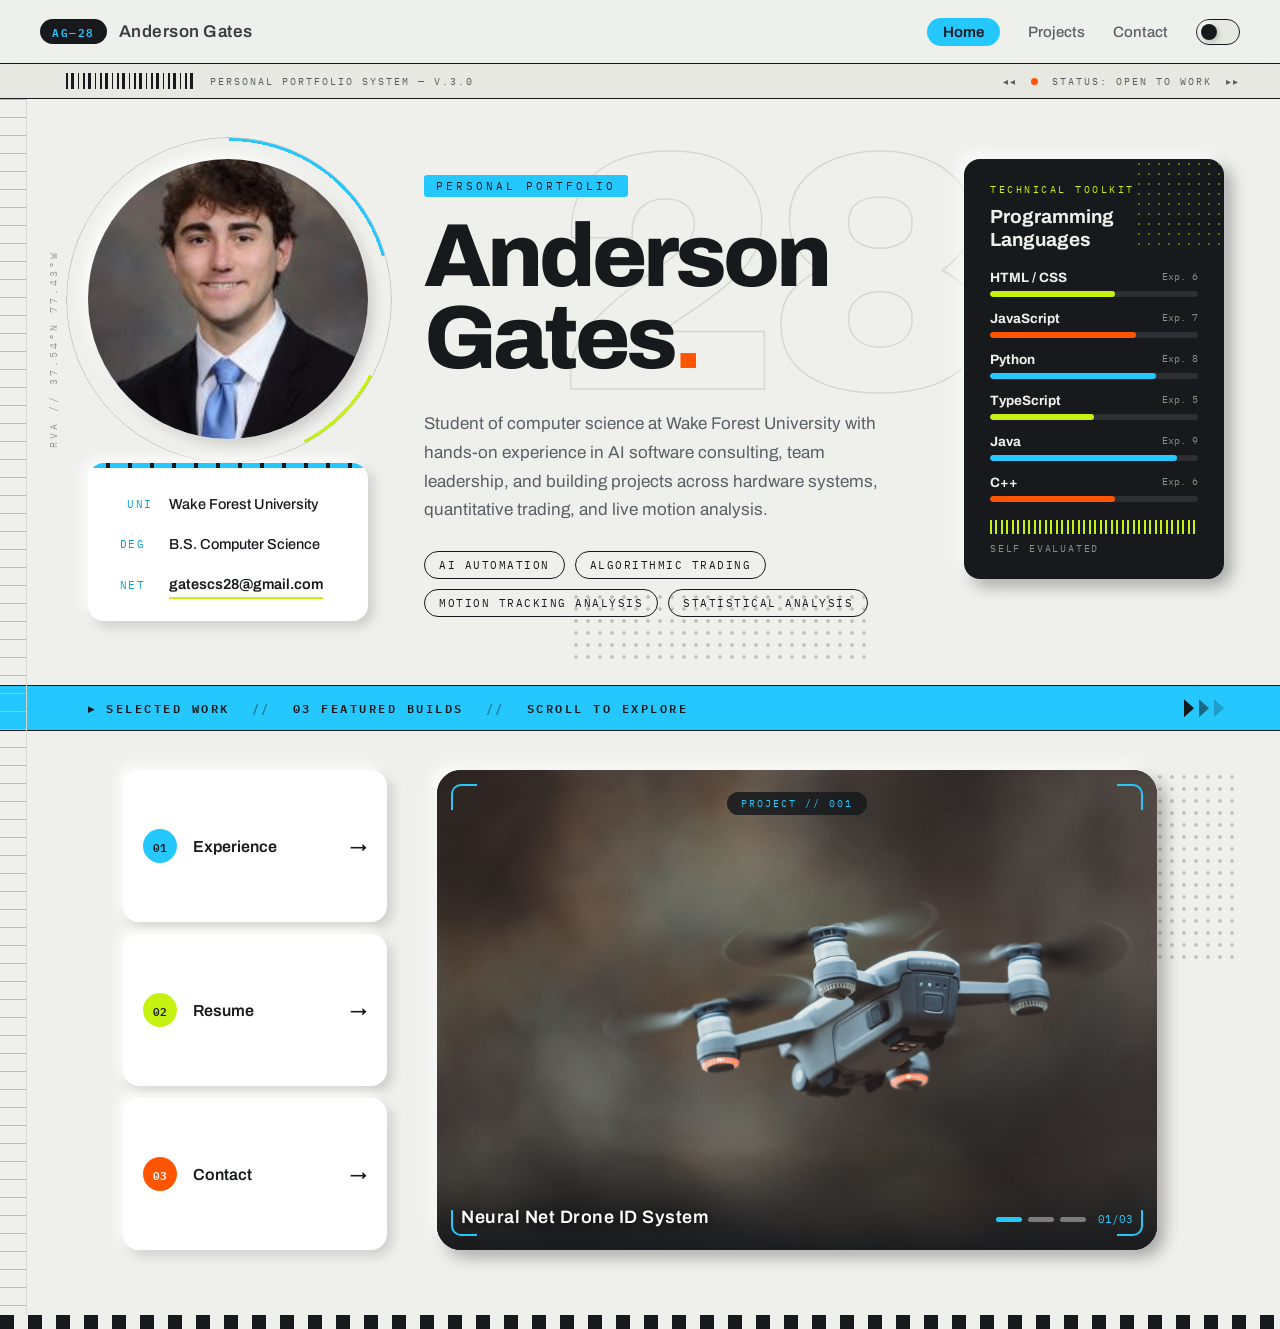
==== src/index.html @ 90678e3c "Prepare porfolio for deployment" ====
<!DOCTYPE html>
<html lang="en">
    <head>
        <meta charset="UTF-8" />
        <meta name="viewport" content="width=device-width, initial-scale=1.0"/>
        <title>Modern Home</title>
        <link href="https://fonts.googleapis.com/css2?family=Archivo:wght@400;500;600;700;800;900&family=IBM+Plex+Mono:wght@400;500;600&display=swap" rel="stylesheet">
        <link rel="stylesheet" href="style.css">
    </head>
    <body class="home-page">
        <header class="site-header">
            <span class="site-logo">Anderson Gates</span>
            <nav class="header-nav">
                <a href="index.html">Home</a>
                <a href="projects.html">Projects</a>
                <a href="contact.html">Contact</a>
                <button class="dark-toggle" aria-label="Toggle dark mode" aria-pressed="false">
                    <span class="dark-toggle__thumb"></span>
                </button>
            </nav>
        </header>
        <div class="system-band system-band--home">
            <div class="system-band__readout">
                <span class="system-barcode" aria-hidden="true"></span>
                <span>Personal Portfolio System — V.3.0</span>
            </div>
            <div class="system-band__status">
                <span aria-hidden="true">◂◂</span>
                <span><i class="status-dot status-dot--orange"></i>Status: Open to Work</span>
                <span aria-hidden="true">▸▸</span>
            </div>
        </div>

        <!-- Hero -->
        <section class="home-hero">
            <div class="home-hero__left">
                <div class="home-hero__img-panel">
                    <img src="pictures/Headshot.jpg" alt="Professional headshot of Anderson Gates" />
                </div>
                <div class="home-hero__info-panel">
                    <dl class="home-hero__dl">
                        <dt>University</dt><dd>Wake Forest University</dd>
                        <dt>Major</dt><dd>B.S. Computer Science</dd>
                        <dt>Email</dt><dd>gatescs28@gmail.com</dd>
                    </dl>
                </div>
            </div>
            <div class="home-hero__right">
                <p class="home-hero__eyebrow">Personal Portfolio</p>
                <h1 class="home-hero__name">Anderson<br>Gates<span class="accent-period">.</span></h1>
                <p class="home-hero__tagline">
                    Student of computer science at Wake Forest University with hands-on experience in AI software consulting, team leadership, and building projects across hardware systems, quantitative trading, and live motion analysis.
                </p>
                <div class="home-hero__chips" aria-label="Areas of focus">
                    <span>AI Automation</span>
                    <span>Algorithmic Trading</span>
                    <span>Motion Tracking Analysis</span>
                    <span>Statistical Analysis</span>
                </div>
            </div>
            <aside class="home-hero__languages-panel" aria-labelledby="languages-title">
                <p class="home-hero__languages-eyebrow">Technical Toolkit</p>
                <h2 id="languages-title" class="home-hero__languages-title">Programming Languages</h2>
                <ul class="home-hero__languages-list">
                    <li><span>HTML / CSS</span><small>Exp. 6</small><i style="--skill: 60%; --skill-color: var(--green)"></i></li>
                    <li><span>JavaScript</span><small>Exp. 7</small><i style="--skill: 70%; --skill-color: var(--orange)"></i></li>
                    <li><span>Python</span><small>Exp. 8</small><i style="--skill: 80%; --skill-color: var(--blue)"></i></li>
                    <li><span>TypeScript</span><small>Exp. 5</small><i style="--skill: 50%; --skill-color: var(--green)"></i></li>
                    <li><span>Java</span><small>Exp. 9</small><i style="--skill: 90%; --skill-color: var(--blue)"></i></li>
                    <li><span>C++</span><small>Exp. 6</small><i style="--skill: 60%; --skill-color: var(--orange)"></i></li>
                </ul>
                <div class="toolkit-barcode" aria-hidden="true"></div>
                <p class="toolkit-note">Self Evaluated</p>
            </aside>
        </section>

        <div class="selected-work-band">
            <span>▸ Selected Work</span><i>//</i><span>03 Featured Builds</span><i>//</i><span>Scroll to Explore</span>
            <div class="selected-work-band__arrows" aria-hidden="true"><b></b><b></b><b></b></div>
        </div>

        <main class="main-content">
            <div class="side-nav-container">
                <nav class="side-nav">
                    <a href="experience.html" data-index="0"><button class="neu-btn">Experience</button></a>
                    <a href="resume.html" data-index="1"><button class="neu-btn">Resume</button></a>
                    <a href="contact.html" data-index="2"><button class="neu-btn">Contact</button></a>
                </nav>
                <a href="experience.html" class="side-nav-merged">
                    <div class="merged-stripe"></div>
                    <img src="pictures/drone-cover.jpeg" alt="Experience Preview" />
                    <span class="merged-label">Experience</span>
                </a>
                <a href="resume.html" class="side-nav-merged">
                    <div class="merged-stripe"></div>
                    <img src="pictures/resume-preview.jpeg" alt="Resume Preview" />
                    <span class="merged-label">Resume</span>
                </a>
                <a href="contact.html" class="side-nav-merged">
                    <div class="merged-stripe"></div>
                    <img src="pictures/code-preview.jpeg" alt="Contact Preview" />
                    <span class="merged-label">Contact</span>
                </a>
            </div>
            <div class="project-panel">
                <span class="hud-corner hud-corner--tl" aria-hidden="true"></span>
                <span class="hud-corner hud-corner--tr" aria-hidden="true"></span>
                <span class="hud-corner hud-corner--bl" aria-hidden="true"></span>
                <span class="hud-corner hud-corner--br" aria-hidden="true"></span>
                <span class="project-panel__meta">Project // 001</span>
                <button class="slide-arrow slide-arrow--prev" aria-label="Previous">&#8249;</button>
                <button class="slide-arrow slide-arrow--next" aria-label="Next">&#8250;</button>
                <div class="slide active">
                    <img src="pictures/drone-cover.jpeg" alt="Neural Net Drone ID System project" />
                    <span class="slide-title">Neural Net Drone ID System</span>
                </div>
                <div class="slide">
                    <img src="pictures/trading-cover.jpeg" alt="Project 2" />
                    <span class="slide-title">Analytical Trading Software</span>
                </div>
                <div class="slide">
                    <img src="pictures/Kalshi_Project_Header.jpg" alt="Prediction Market Model project" />
                    <span class="slide-title">Prediction Market Model</span>
                </div>
                <div class="project-panel__progress" aria-hidden="true">
                    <span class="is-active"></span><span></span><span></span>
                    <b>01/03</b>
                </div>
            </div>
        </main>
        <footer class="texture-band" aria-hidden="true"></footer>
        <script src="breadcrumb.js"></script>
        <script src="darkMode.js"></script>
        <script src="homePage.js"></script>
    </body>
</html>
---- src/style.css ----
html {
        scroll-behavior: smooth;
    }

    *{
        padding: 0;
        margin: 0;
        box-sizing: border-box;
    }

    button {
        border: none;
        cursor: pointer;
        height: 50px;
        width: 175px;
        transition: all;
        transition-duration: 250ms;
        display: flex;
        align-items: center;
        justify-content: center;
        font-size: 16px;
    }

    button svg{
        margin-right: 8px;
        width: 18px;
        height: 18px;
    }

    a {
        text-decoration: none;
    }

    body {
        font-family: -apple-system, BlinkMacSystemFont, 'SF Pro Display', 'Helvetica Neue', Arial, sans-serif;
        -webkit-font-smoothing: antialiased;
        text-rendering: optimizeLegibility;
        background-color: #f5f5f7;
        width: 100%;
        min-height: 100vh;
        display: flex;
        flex-direction: column;
        align-items: stretch;
    }

    .site-header {
        display: flex;
        align-items: center;
        justify-content: space-between;
        padding: 0 40px;
        height: 64px;
        flex-shrink: 0;
        position: sticky;
        top: 0;
        z-index: 100;
        background: rgba(245, 245, 247, 0.85);
        backdrop-filter: blur(20px) saturate(180%);
        -webkit-backdrop-filter: blur(20px) saturate(180%);
        border-bottom: 1px solid rgba(0, 0, 0, 0.08);
    }

    .site-logo {
        font-size: 18px;
        font-weight: 600;
        color: #73787d;
        letter-spacing: 0.5px;
        transition: opacity 300ms cubic-bezier(0.16, 1, 0.3, 1);
        cursor: default;
    }

    .site-logo:hover {
        opacity: 0.55;
    }

    .header-nav {
        display: flex;
        flex-direction: row;
        gap: 32px;
    }

    .header-nav a {
        position: relative;
        color: #73787d;
        font-size: 15px;
        font-weight: 500;
        transition: color 300ms cubic-bezier(0.16, 1, 0.3, 1),
                    transform 300ms cubic-bezier(0.16, 1, 0.3, 1);
        will-change: transform;
    }

    .header-nav a::after {
        content: '';
        position: absolute;
        bottom: -3px;
        left: 0;
        width: 100%;
        height: 1.5px;
        background: #3a3d40;
        transform: scaleX(0);
        transform-origin: center;
        transition: transform 350ms cubic-bezier(0.16, 1, 0.3, 1);
    }

    .header-nav a:hover {
        color: #3a3d40;
        transform: translateY(-1px);
    }

    .header-nav a:hover::after {
        transform: scaleX(1);
    }

    /* ── Breadcrumb Navigation ── */
    .breadcrumb-bar {
        display: none;
        align-items: center;
        padding: 9px 40px;
        font-size: 13px;
        font-weight: 500;
        letter-spacing: 0.2px;
        flex-shrink: 0;
        border-bottom: 1px solid rgba(0, 0, 0, 0.05);
    }

    .breadcrumb__link {
        color: #8a8f94;
        text-decoration: none;
        transition: color 200ms ease;
    }

    .breadcrumb__link:hover {
        color: #1d2024;
    }

    .breadcrumb__sep {
        color: #c0c4ca;
        margin: 0 9px;
        font-size: 10px;
        font-weight: 400;
        user-select: none;
    }

    .breadcrumb__current {
        color: #3a3d40;
        font-weight: 600;
    }

    body.dark .breadcrumb-bar {
        border-bottom-color: rgba(255, 255, 255, 0.05);
    }

    body.dark .breadcrumb__link  { color: #6a7080; }
    body.dark .breadcrumb__link:hover { color: #dde1ec; }
    body.dark .breadcrumb__sep   { color: #3a4060; }
    body.dark .breadcrumb__current { color: #9298a8; }

    /* ── Home Hero ── */
    .home-hero {
        display: flex;
        flex-direction: row;
        align-items: stretch;
        gap: 64px;
        padding: 64px 56px 72px;
        max-width: 1400px;
        margin: 0 auto;
        width: 100%;
    }

    .home-hero__left {
        display: flex;
        flex-direction: column;
        gap: 20px;
        flex-shrink: 0;
        width: 280px;
    }

    .home-hero__img-panel {
        width: 100%;
        aspect-ratio: 1;
        border-radius: 50%;
        overflow: hidden;
        box-shadow: -5px -5px 14px rgba(255, 255, 255, 0.82),
                    5px 5px 14px rgba(0, 0, 0, 0.18);
    }

    .home-hero__img-panel img {
        width: 100%;
        height: 100%;
        object-fit: cover;
        display: block;
    }

    .home-hero__info-panel {
        background: #e8ecf2;
        border-radius: 16px;
        padding: 24px 28px;
        box-shadow: -4px -4px 10px rgba(255, 255, 255, 0.82),
                    4px 4px 10px rgba(0, 0, 0, 0.14);
    }

    .home-hero__dl {
        display: grid;
        grid-template-columns: auto 1fr;
        column-gap: 16px;
        row-gap: 10px;
        font-size: 13px;
    }

    .home-hero__dl dt {
        color: #8a8f94;
        font-weight: 600;
        letter-spacing: 0.3px;
        white-space: nowrap;
    }

    .home-hero__dl dd {
        color: #1d2024;
        font-weight: 400;
    }

    .home-hero__right {
        flex: 1;
        display: flex;
        flex-direction: column;
        justify-content: center;
        padding-top: 12px;
    }

    .home-hero__eyebrow {
        font-size: 11px;
        font-weight: 600;
        letter-spacing: 3px;
        text-transform: uppercase;
        color: #86868b;
        margin-bottom: 20px;
    }

    .home-hero__name {
        font-size: 96px;
        font-weight: 800;
        letter-spacing: -4px;
        line-height: 0.92;
        color: #1d2024;
        margin-bottom: 36px;
    }

    .home-hero__tagline {
        font-size: 17px;
        line-height: 1.7;
        color: #5a5f65;
        max-width: 560px;
        font-weight: 400;
    }

    .main-content {
        flex: 1;
        display: flex;
        flex-direction: row;
        align-items: center;
        justify-content: center;
    }

    .side-nav-container {
        position: relative;
        width: 264px;
        height: 480px;
        margin: 25px;
        isolation: isolate;
    }

    .side-nav {
        display: flex;
        flex-direction: column;
        align-items: stretch;
        width: 100%;
        height: 100%;
        gap: 12px;
    }

    .side-nav.fading {
        pointer-events: none;
    }

    .side-nav a {
        will-change: transform, opacity;
        transition: opacity 460ms cubic-bezier(0.16, 1, 0.3, 1),
                    transform 460ms cubic-bezier(0.16, 1, 0.3, 1);
    }

    .side-nav.fading a:nth-child(1) {
        opacity: 0;
        transform: scale(0.91) translateY(-14px);
        transition-delay: 0ms;
    }

    .side-nav.fading a:nth-child(2) {
        opacity: 0;
        transform: scale(0.91) translateY(-14px);
        transition-delay: 55ms;
    }

    .side-nav.fading a:nth-child(3) {
        opacity: 0;
        transform: scale(0.91) translateY(-14px);
        transition-delay: 110ms;
    }

    .side-nav-merged {
        position: absolute;
        inset: 0;
        z-index: 2;
        opacity: 0;
        pointer-events: none;
        transform: scale(0.94) translateY(18px);
        will-change: transform, opacity;
        transition: opacity 580ms cubic-bezier(0.16, 1, 0.3, 1),
                    transform 580ms cubic-bezier(0.16, 1, 0.3, 1);
        transition-delay: 90ms;
        background-color: #f5f5f7;
        border-radius: 16px;
        border: 4px solid #f5f5f7;
        box-shadow: -5px -5px 10px rgba(255, 255, 255, 0.8),
            5px 5px 10px rgba(0, 0, 0, 0.25);
        overflow: hidden;
        display: flex;
        align-items: center;
        justify-content: center;
    }

    .side-nav-merged.active {
        opacity: 1;
        transform: scale(1) translateY(0);
        pointer-events: auto;
    }

    .merged-stripe {
        position: absolute;
        left: 0;
        right: 0;
        top: 50%;
        transform: translateY(-50%);
        height: 44px;
        background: rgba(0, 122, 255, 0.13);
        z-index: 0;
    }

    .side-nav-merged img {
        position: relative;
        z-index: 1;
        width: 70%;
        height: 70%;
        object-fit: cover;
        border-radius: 10px;
    }

    .merged-label {
        position: absolute;
        top: 50%;
        left: 50%;
        transform: translate(-50%, -50%);
        z-index: 2;
        color: #fff;
        font-size: 17px;
        font-weight: 500;
        letter-spacing: 0.5px;
        text-shadow: 0 1px 12px rgba(0, 0, 0, 0.55);
        white-space: nowrap;
        pointer-events: none;
    }

    .side-nav a {
        flex: 1;
        display: flex;
    }

    .side-nav .neu-btn {
        flex: 1;
        width: 264px;
        height: auto;
        margin: 0;
        border-radius: 16px;
    }

    .project-panel {
        position: relative;
        margin: 25px;
        background-color: #e8ecf2;
        border-radius: 24px;
        border: 6px solid #e8ecf2;
        box-shadow: -5px -5px 10px rgba(255, 255, 255, 0.8),
            5px 5px 10px rgba(0, 0, 0, 0.25);
        width: 720px;
        height: 480px;
        overflow: hidden;
    }

    .project-panel img {
        width: 100%;
        height: 100%;
        object-fit: cover;
        display: block;
    }

    .slide {
        position: absolute;
        inset: 0;
        opacity: 0;
        transition: opacity 800ms ease-in-out;
    }

    .slide.active {
        opacity: 1;
    }

    .slide img {
        width: 100%;
        height: 100%;
        object-fit: cover;
        display: block;
    }

    .slide-title {
        position: absolute;
        bottom: 12px;
        left: 16px;
        width: 50%;
        color: #fff;
        font-size: 48px;
        font-weight: 100;
        letter-spacing: 1px;
        line-height: 1;
        text-shadow: 0 1px 6px rgba(0, 0, 0, 0.6);
    }

    .slide-title::first-letter {
        font-size: 1.35em;
        font-weight: 300;
    }

    .slide-arrow {
        position: absolute;
        top: 50%;
        transform: translateY(-50%);
        z-index: 10;
        width: 38px;
        height: 38px;
        border-radius: 50%;
        border: 3px solid rgba(245, 245, 247, 0.72);
        background: rgba(245, 245, 247, 0.72);
        backdrop-filter: blur(6px);
        box-shadow: -2px -2px 5px rgba(255, 255, 255, 0.28),
                     2px  2px 5px rgba(0, 0, 0, 0.18);
        color: #73787d;
        font-size: 22px;
        line-height: 1;
        cursor: pointer;
        display: flex;
        align-items: center;
        justify-content: center;
        opacity: 0;
        transition: opacity 240ms ease, transform 300ms cubic-bezier(0.34, 1.56, 0.64, 1), box-shadow 200ms ease;
        padding: 0;
    }

    .project-panel:hover .slide-arrow {
        opacity: 1;
    }

    .slide-arrow--prev { left: 10px; }
    .slide-arrow--next { right: 10px; }

    .slide-arrow:hover {
        color: #585b5f;
        box-shadow: -1px -1px 4px rgba(255, 255, 255, 0.22),
                     1px  1px 4px rgba(0, 0, 0, 0.24),
                    inset -2px -2px 4px rgba(255, 255, 255, 0.45),
                    inset  2px  2px 4px rgba(0, 0, 0, 0.18);
        transform: translateY(-50%) scale(1.08);
    }

    .slide-arrow:active {
        transform: translateY(-50%) scale(0.93);
    }

    .neu-btn{
        margin: 25px;
        background-color:#f5f5f7;
        color: #73787d;

        border-radius: 9999px;
        border: 4px solid #f5f5f7;

        box-shadow: -5px -5px 10px rgba(255, 255,255, 0.8),
            5px 5px 10px rgba(0,0,0,0.25);
    }

    .neu-btn:hover:hover {
        color:#585b5f;
        box-shadow: -1px -1px 5px rgba(255, 255, 255, 0.6),
            1px 1px 5px rgba(0, 0, 0, 0.3),
            inset -2px -2px 5px rgba(255, 255, 255, 0.8),
            inset 2px 2px 4px rgba(0, 0, 0, 0.3);
    }


    .calc-btn{
        color: gray;
    }

    .calc-btn:hover{
        color: red;
    }

    .neu-btn-t2{
        margin: 25px;
        background-color:#f5f5f7;
        color: #73787d;

        border-radius: 9999px;
        border: 4px solid #f5f5f7;

        box-shadow: -5px -5px 10px rgba(0,0,0,0.25),
            5px 5px 10px rgba(255, 255,255, 0.8);
    }

    .neu-btn-t2:hover{
        color: rgb(211, 24, 24);
        box-shadow: -1px -1px 5px rgba(255, 255, 255, 0.6),
            1px 1px 5px rgba(0, 0, 0, 0.3),
            inset -2px -2px 5px rgba(255, 255, 255, 0.8),
            inset 2px 2px 4px rgba(0, 0, 0, 0.3);
    }

    /* ── Scrollable pages (experience, resume, etc.) ── */
    .page-scrollable {
        height: auto;
        min-height: 100vh;
    }

    /* ── Home page — allow scrolling past the hero ── */
    .home-page {
        height: auto;
        min-height: 100vh;
    }

    .home-page .main-content {
        flex: none;
        padding: 24px 0 80px;
    }

    /* ── Home hero ── */
    .home-hero {
        display: grid;
        grid-template-columns: 280px minmax(0, 1fr) 240px;
        gap: 56px;
        padding: 48px 64px 56px;
        max-width: 1400px;
        margin: 0 auto;
        width: 100%;
        align-items: start;
    }

    .home-hero__left {
        display: flex;
        flex-direction: column;
        gap: 28px;
    }

    .home-hero__img-panel {
        width: 100%;
        height: auto;
        aspect-ratio: 1;
        background-color: #e8ecf2;
        border-radius: 50%;
        border: 6px solid #e8ecf2;
        box-shadow: -5px -5px 10px rgba(255, 255, 255, 0.8),
                    5px 5px 10px rgba(0, 0, 0, 0.25);
        overflow: hidden;
    }

    .home-hero__img-panel img {
        width: 100%;
        height: 100%;
        object-fit: cover;
        object-position: center;
        display: block;
    }

    .home-hero__info-panel {
        background-color: #e8ecf2;
        border-radius: 24px;
        border: 6px solid #e8ecf2;
        box-shadow: -5px -5px 10px rgba(255, 255, 255, 0.8),
                    5px 5px 10px rgba(0, 0, 0, 0.25);
        padding: 24px 28px;
    }

    .home-hero__dl {
        display: grid;
        grid-template-columns: auto 1fr;
        column-gap: 16px;
        row-gap: 10px;
    }

    .home-hero__dl dt {
        font-size: 11px;
        font-weight: 600;
        letter-spacing: 1.5px;
        text-transform: uppercase;
        color: #86868b;
        line-height: 1.8;
    }

    .home-hero__dl dd {
        font-size: 13px;
        color: #3a3d40;
        font-weight: 400;
        line-height: 1.8;
    }

    .home-hero__eyebrow {
        font-size: 12px;
        font-weight: 600;
        letter-spacing: 2.5px;
        text-transform: uppercase;
        color: #8a8f94;
        margin-bottom: 20px;
    }

    .home-hero__name {
        font-size: 96px;
        font-weight: 800;
        letter-spacing: -4px;
        line-height: 0.92;
        color: #1d2024;
        margin-bottom: 32px;
    }

    .home-hero__tagline {
        font-size: 17px;
        line-height: 1.7;
        color: #5a5f65;
        max-width: 520px;
        font-weight: 400;
    }

    .home-hero__languages-panel {
        align-self: center;
        background-color: #e8ecf2;
        border: 6px solid #e8ecf2;
        border-radius: 24px;
        padding: 26px 24px;
        box-shadow: -5px -5px 10px rgba(255, 255, 255, 0.8),
                    5px 5px 10px rgba(0, 0, 0, 0.25);
    }

    .home-hero__languages-eyebrow {
        margin-bottom: 8px;
        color: #8a8f94;
        font-size: 10px;
        font-weight: 700;
        letter-spacing: 1.8px;
        text-transform: uppercase;
    }

    .home-hero__languages-title {
        margin-bottom: 20px;
        color: #1d2024;
        font-size: 20px;
        line-height: 1.2;
    }

    .home-hero__languages-list {
        display: flex;
        flex-direction: column;
        gap: 10px;
        margin: 0;
        padding: 0;
        list-style: none;
    }

    .home-hero__languages-list li {
        padding: 11px 14px;
        border-radius: 12px;
        color: #3a3d40;
        font-size: 13px;
        font-weight: 700;
        box-shadow: inset 2px 2px 5px rgba(0, 0, 0, 0.10),
                    inset -2px -2px 5px rgba(255, 255, 255, 0.75);
    }

    /* ── Projects page ── */
    .projects-page {
        padding: 48px 56px 80px;
        max-width: 1400px;
        margin: 0 auto;
        width: 100%;
        display: flex;
        flex-direction: column;
        gap: 32px;
    }

    .projects-stage {
        position: relative;
        display: flex;
        flex-direction: column;
        align-items: center;
        justify-content: center;
        text-align: center;
        padding: 64px 80px;
        overflow: hidden;
        border-radius: 18px;
        width: 100%;
        box-shadow: -5px -5px 10px rgba(255, 255, 255, 0.8),
                    5px 5px 10px rgba(0, 0, 0, 0.25);
    }

    /* Soft colour orbs that give the glass something to refract */
    .projects-stage__orb {
        position: absolute;
        border-radius: 50%;
        filter: blur(64px);
        pointer-events: none;
        z-index: 0;
    }

    .projects-stage__orb--a {
        width: 420px;
        height: 420px;
        background: radial-gradient(circle, rgba(99, 102, 241, 0.36), transparent 70%);
        bottom: 20px;
        left: -60px;
    }

    .projects-stage__orb--b {
        width: 360px;
        height: 360px;
        background: radial-gradient(circle, rgba(20, 184, 166, 0.30), transparent 70%);
        bottom: 0px;
        right: -40px;
    }

    .projects-stage__title {
        position: relative;
        z-index: 1;
        font-size: 72px;
        font-weight: 800;
        letter-spacing: -3px;
        line-height: 1;
        color: #1d2024;
        margin-bottom: 16px;
    }

    .projects-stage__sub {
        position: relative;
        z-index: 1;
        font-size: 16px;
        color: #5a5f65;
        line-height: 1.6;
        margin-bottom: 40px;
    }

    /* ── Liquid glass button ── */
    @keyframes glass-shimmer {
        from { transform: translateX(-160%) skewX(-18deg); }
        to   { transform: translateX(340%)  skewX(-18deg); }
    }

    .liquid-glass-btn {
        position: relative;
        z-index: 1;
        display: inline-flex;
        align-items: center;
        justify-content: center;
        padding: 15px 40px;
        border-radius: 9999px;
        font-size: 15px;
        font-weight: 500;
        letter-spacing: 0.1px;
        /* Dark text — glass is clear, page shows through */
        color: rgba(18, 18, 30, 0.88);
        text-decoration: none;
        cursor: pointer;
        overflow: hidden;

        /* Nearly clear — colour comes from backdrop, not the fill */
        background: rgba(255, 255, 255, 0.10);
        backdrop-filter: blur(40px) saturate(300%) brightness(1.14) contrast(0.90);
        -webkit-backdrop-filter: blur(40px) saturate(300%) brightness(1.14) contrast(0.90);

        /* Crisp luminous rim */
        border: 1px solid rgba(255, 255, 255, 0.62);

        /* Drop shadow + ambient glow from orbs + inner edge lights */
        box-shadow:
            0 0  24px rgba(110, 90, 255, 0.22),
            0 8px 28px rgba(0,   0,   0,  0.11),
            inset 0  1.5px 0 rgba(255, 255, 255, 0.88),
            inset 0 -1px  0 rgba(255, 255, 255, 0.22),
            inset 1px  0  0 rgba(255, 255, 255, 0.10),
            inset -1px 0  0 rgba(255, 255, 255, 0.10);

        transition: background  320ms cubic-bezier(0.16, 1, 0.3, 1),
                    box-shadow  320ms cubic-bezier(0.16, 1, 0.3, 1),
                    transform   400ms cubic-bezier(0.34, 1.56, 0.64, 1);
    }

    /* Specular dome — curved bright highlight, like light on convex glass */
    .liquid-glass-btn::before {
        content: '';
        position: absolute;
        top: 0; left: 0; right: 0;
        height: 50%;
        border-radius: 9999px 9999px 50% 50% / 9999px 9999px 36% 36%;
        background: linear-gradient(
            to bottom,
            rgba(255, 255, 255, 0.76) 0%,
            rgba(255, 255, 255, 0.18) 55%,
            transparent 100%
        );
        pointer-events: none;
        transition: opacity 320ms ease;
    }

    /* Shimmer sweep — fires on hover, sweeps once then stops */
    .liquid-glass-btn::after {
        content: '';
        position: absolute;
        top: -20%; left: 0;
        width: 42%; height: 140%;
        background: linear-gradient(
            90deg,
            transparent,
            rgba(255, 255, 255, 0.12) 25%,
            rgba(255, 255, 255, 0.52) 50%,
            rgba(255, 255, 255, 0.12) 75%,
            transparent
        );
        transform: translateX(-160%) skewX(-18deg);
        pointer-events: none;
    }

    .liquid-glass-btn:hover {
        background: rgba(255, 255, 255, 0.18);
        transform: translateY(-4px) scale(1.04);
        box-shadow:
            0 0  36px rgba(110,  90, 255, 0.36),
            0 14px 40px rgba(0,   0,   0,  0.14),
            inset 0  1.5px 0 rgba(255, 255, 255, 0.96),
            inset 0 -1px  0 rgba(255, 255, 255, 0.30),
            inset 1px  0  0 rgba(255, 255, 255, 0.16),
            inset -1px 0  0 rgba(255, 255, 255, 0.16);
    }

    .liquid-glass-btn:hover::after {
        animation: glass-shimmer 0.62s cubic-bezier(0.4, 0, 0.2, 1) forwards;
    }

    .liquid-glass-btn:hover::before {
        opacity: 1.0;
    }

    .liquid-glass-btn:active {
        transform: translateY(-1px) scale(1.01);
        background: rgba(255, 255, 255, 0.07);
        box-shadow:
            0 0  14px rgba(110, 90, 255, 0.16),
            0 3px 10px rgba(0,   0,  0,  0.08),
            inset 0  1.5px 0 rgba(255, 255, 255, 0.70),
            inset 0 -1px  0 rgba(255, 255, 255, 0.15);
    }

    /* ── Project grid ── */
    .projects-grid {
        display: grid;
        grid-template-columns: repeat(2, 1fr);
        gap: 24px;
    }

    .project-card {
        position: relative;
        overflow: hidden;
        border-radius: 18px;
        display: flex;
        flex-direction: row;
        align-items: stretch;
        background: #f5f5f7;
        box-shadow: -5px -5px 10px rgba(255, 255, 255, 0.8),
                    5px 5px 10px rgba(0, 0, 0, 0.25);
        min-height: 220px;
        transition: transform 300ms cubic-bezier(0.16, 1, 0.3, 1),
                    box-shadow 300ms cubic-bezier(0.16, 1, 0.3, 1);
        cursor: default;
    }

    .project-card:hover {
        transform: translateY(-3px);
        box-shadow: -3px -3px 8px rgba(255, 255, 255, 0.9),
                    4px 4px 10px rgba(0, 0, 0, 0.28);
    }

    /* Media slot — left 1/3 */
    .project-card__media {
        flex: 0 0 33.33%;
        position: relative;
        z-index: 1;
        overflow: hidden;
        background: #d4d8e3;
    }

    .project-card__img,
    .project-card__video {
        position: absolute;
        inset: 0;
        width: 100%;
        height: 100%;
        object-fit: cover;
        display: block;
    }

    .project-card__video {
        opacity: 0;
        transition: opacity 380ms cubic-bezier(0.16, 1, 0.3, 1);
    }

    .project-card:hover .project-card__video {
        opacity: 1;
    }

    /* Title area — right 2/3, centered */
    .project-card__body {
        flex: 1;
        position: relative;
        z-index: 1;
        display: flex;
        align-items: center;
        justify-content: center;
        padding: 32px 36px;
    }

    .project-card__orb {
        position: absolute;
        border-radius: 50%;
        filter: blur(52px);
        pointer-events: none;
        z-index: 0;
    }

    .project-card__orb--a {
        width: 260px;
        height: 260px;
        background: radial-gradient(circle, rgba(99, 102, 241, 0.30), transparent 70%);
        bottom: -40px;
        right: -20px;
    }

    .project-card__orb--b {
        width: 200px;
        height: 200px;
        background: radial-gradient(circle, rgba(20, 184, 166, 0.24), transparent 70%);
        top: -30px;
        right: 30px;
    }

    .project-card__title {
        position: relative;
        z-index: 1;
        font-size: 28px;
        font-weight: 700;
        letter-spacing: -0.5px;
        color: #1d2024;
        line-height: 1;
        text-align: center;
    }

    /* Resume page — neumorphic base with fixed ambient orbs from projects style */
    .resume-page {
        background-color: #e8ecf2;
        background-image:
            radial-gradient(ellipse 700px 600px at 15% 10%,  rgba(99,  102, 241, 0.16) 0%, transparent 65%),
            radial-gradient(ellipse 650px 550px at 88% 42%,  rgba(20,  184, 166, 0.13) 0%, transparent 62%),
            radial-gradient(ellipse 580px 500px at 42% 78%,  rgba(168,  85, 247, 0.11) 0%, transparent 58%);
        background-attachment: fixed;
    }

    .experience-hero {
        position: relative;
        width: 100%;
        height: 400px;
        overflow: visible;
        flex-shrink: 0;
    }

    .experience-hero img {
        width: 100%;
        height: 100%;
        object-fit: cover;
        display: block;
    }

    .experience-hero::after {
        content: '';
        position: absolute;
        bottom: 0;
        left: 0;
        right: 0;
        height: 140px;
        background: linear-gradient(to bottom, transparent, rgba(0, 0, 0, 0.28));
        pointer-events: none;
    }

    .experience-hero-title {
        position: absolute;
        bottom: 0;
        left: 56px;
        transform: translateY(50%);
        color: #fff;
        font-size: 108px;
        font-weight: 800;
        letter-spacing: -3px;
        line-height: 1;
        text-shadow: 0 4px 32px rgba(0, 0, 0, 0.3);
        z-index: 2;
        pointer-events: none;
    }

    .experience-content {
        padding-top: 140px;
        padding-left: 56px;
        padding-right: 56px;
        padding-bottom: 80px;
    }

    .exp-row {
        display: flex;
        flex-direction: row;
        gap: 64px;
        align-items: flex-start;
    }

    .exp-col {
        flex: 1;
        display: flex;
        flex-direction: column;
        gap: 24px;
    }

    .exp-heading {
        font-size: 28px;
        font-weight: 700;
        color: #3a3d40;
        letter-spacing: -0.5px;
    }

    .exp-body {
        font-size: 15px;
        font-weight: 400;
        color: #5a5f65;
        line-height: 1.75;
    }

    .exp-body--right {
        color: #5a5f65;
    }

    .exp-side-img {
        width: 100%;
        aspect-ratio: 4 / 3;
        object-fit: cover;
        border-radius: 18px;
        box-shadow: -4px -4px 10px rgba(255, 255, 255, 0.7),
                    4px 4px 12px rgba(0, 0, 0, 0.18);
    }

    .exp-inline-img {
        width: 100%;
        aspect-ratio: 16 / 9;
        object-fit: cover;
        border-radius: 18px;
        box-shadow: -4px -4px 10px rgba(255, 255, 255, 0.7),
                    4px 4px 12px rgba(0, 0, 0, 0.18);
    }

    /* ─────────────────────────────────────────────────────────
       RESUME PAGE
       ───────────────────────────────────────────────────────── */

    /* Hero (mirrors experience-hero but kept separate in case we
       want to diverge later) */
    .resume-hero {
        position: relative;
        width: 100%;
        height: 480px;
        overflow: visible;
        flex-shrink: 0;
    }

    .resume-hero img {
        width: 100%;
        height: 100%;
        object-fit: cover;
        display: block;
        filter: brightness(0.88) saturate(1.1);
    }

    .resume-hero::after {
        content: '';
        position: absolute;
        inset: 0;
        background: linear-gradient(
            160deg,
            rgba(0, 0, 0, 0.08) 0%,
            rgba(0, 0, 0, 0.10) 40%,
            rgba(0, 0, 0, 0.52) 100%
        );
        pointer-events: none;
    }

    .resume-hero-title {
        position: absolute;
        bottom: 0;
        left: 56px;
        transform: translateY(50%);
        color: #fff;
        font-size: 100px;
        font-weight: 700;
        letter-spacing: -3.5px;
        line-height: 1;
        text-shadow: 0 2px 24px rgba(0, 0, 0, 0.22);
        z-index: 2;
        pointer-events: none;
        -webkit-font-smoothing: antialiased;
    }

    /* Intro: summary + contact */
    .resume-intro {
        display: grid;
        grid-template-columns: 1.6fr 1fr;
        gap: 48px;
        padding: 192px 64px 110px;
        align-items: start;
        max-width: 1400px;
        margin: 0 auto;
        width: 100%;
    }

    .resume-intro__summary,
    .resume-intro__contact {
        background: #e8ecf2;
        border-radius: 24px;
        padding: 44px 48px;
        box-shadow: -6px -6px 18px rgba(255, 255, 255, 0.82),
                    6px 6px 18px rgba(0, 0, 0, 0.18);
        transition: box-shadow 350ms cubic-bezier(0.16, 1, 0.3, 1);
    }

    .resume-intro__summary:hover,
    .resume-intro__contact:hover {
        box-shadow: -3px -3px 10px rgba(255, 255, 255, 0.9),
                    3px 3px 10px rgba(0, 0, 0, 0.22),
                    inset -2px -2px 6px rgba(255, 255, 255, 0.75),
                    inset 2px 2px 5px rgba(0, 0, 0, 0.1);
    }

    .resume-intro__eyebrow {
        font-size: 11px;
        font-weight: 600;
        letter-spacing: 3px;
        text-transform: uppercase;
        color: #86868b;
        margin-bottom: 18px;
    }

    .resume-intro__body {
        font-size: 28px;
        line-height: 1.48;
        color: #1d1d1f;
        font-weight: 400;
        letter-spacing: -0.5px;
        max-width: 620px;
    }

    .contact-list {
        display: grid;
        grid-template-columns: auto 1fr;
        column-gap: 28px;
        row-gap: 14px;
        font-size: 15px;
        color: #1d1d1f;
    }

    .contact-list dt {
        color: #86868b;
        font-weight: 500;
    }

    .contact-list dd {
        color: #1d1d1f;
        font-weight: 400;
    }

    .contact-list a {
        color: #0071e3;
        transition: opacity 200ms ease;
    }

    .contact-list a:hover {
        opacity: 0.75;
    }

    /* ── Work History ── */
    .work-stage {
        padding: 120px 56px 80px;
        max-width: 1400px;
        margin: 0 auto;
        width: 100%;
    }

    .work-stage .section-title {
        margin-bottom: 16px;
    }

    .work-stage__caption {
        font-size: 15px;
        line-height: 1.65;
        color: #5a5f65;
        max-width: 600px;
        margin-bottom: 56px;
    }

    .work-stage__deck {
        display: flex;
        flex-direction: column;
        gap: 20px;
    }

    /* Role card — pill shaped, mirrors skill-chip style */
    .role-card {
        display: flex;
        flex-direction: row;
        align-items: center;
        gap: 48px;
        background: #e8ecf2;
        border-radius: 9999px;
        padding: 28px 72px;
        box-shadow: -4px -4px 10px rgba(255, 255, 255, 0.8),
                    4px 4px 10px rgba(0, 0, 0, 0.14);
        transition: transform 300ms cubic-bezier(0.16, 1, 0.3, 1),
                    box-shadow 300ms cubic-bezier(0.16, 1, 0.3, 1);
        cursor: default;
    }

    .role-card:hover {
        transform: translateY(-2px);
        box-shadow: -2px -2px 6px rgba(255, 255, 255, 0.9),
                    3px 3px 8px rgba(0, 0, 0, 0.18),
                    inset -1px -1px 3px rgba(255, 255, 255, 0.8),
                    inset 1px 1px 3px rgba(0, 0, 0, 0.12);
    }

    .role-card__head {
        flex: 0 0 240px;
        border-right: 1.5px solid rgba(0, 0, 0, 0.07);
        padding-right: 48px;
    }

    .role-card__right {
        flex: 1;
        display: flex;
        flex-direction: column;
        gap: 12px;
    }

    .role-card__dates {
        font-size: 11px;
        font-weight: 600;
        letter-spacing: 1.5px;
        text-transform: uppercase;
        color: #8a8f94;
        margin-bottom: 8px;
    }

    .role-card__role {
        font-size: 17px;
        font-weight: 700;
        letter-spacing: -0.3px;
        color: #1d2024;
        line-height: 1.2;
        margin-bottom: 4px;
    }

    .role-card__company {
        font-size: 14px;
        font-weight: 500;
        color: #5a5f65;
        letter-spacing: -0.1px;
    }

    .role-card__bullets {
        list-style: none;
        padding: 0;
        margin: 0;
        display: flex;
        flex-direction: column;
        gap: 10px;
    }

    .role-card__bullets li {
        position: relative;
        padding-left: 18px;
        font-size: 14px;
        line-height: 1.6;
        color: #3a3d40;
    }

    .role-card__bullets li::before {
        content: '';
        position: absolute;
        left: 0;
        top: 8px;
        width: 6px;
        height: 6px;
        border-radius: 50%;
        background: currentColor;
        opacity: 0.35;
    }

    .role-card__flag {
        font-size: 13px;
        font-weight: 600;
        color: #5a5f65;
        letter-spacing: 0.1px;
    }

    /* ── Skills ── */
    .skills-section {
        padding: 120px 56px 80px;
        max-width: 1400px;
        margin: 0 auto;
    }

    .section-eyebrow {
        font-size: 12px;
        font-weight: 600;
        letter-spacing: 2.5px;
        text-transform: uppercase;
        color: #8a8f94;
        margin-bottom: 18px;
    }

    .section-title {
        font-size: 56px;
        font-weight: 800;
        letter-spacing: -2px;
        line-height: 1;
        color: #1d2024;
        margin-bottom: 56px;
    }

    .skills-grid {
        display: flex;
        flex-wrap: wrap;
        gap: 14px;
    }

    .skill-chip {
        padding: 14px 22px;
        background: #e8ecf2;
        color: #3a3d40;
        font-size: 15px;
        font-weight: 500;
        border-radius: 9999px;
        box-shadow: -4px -4px 10px rgba(255, 255, 255, 0.8),
                    4px 4px 10px rgba(0, 0, 0, 0.14);
        transition: transform 300ms cubic-bezier(0.16, 1, 0.3, 1),
                    box-shadow 300ms cubic-bezier(0.16, 1, 0.3, 1),
                    color 300ms ease;
        cursor: default;
    }

    .skill-chip:hover {
        transform: translateY(-2px);
        color: #1d2024;
        box-shadow: -2px -2px 6px rgba(255, 255, 255, 0.9),
                    3px 3px 8px rgba(0, 0, 0, 0.18),
                    inset -1px -1px 3px rgba(255, 255, 255, 0.8),
                    inset 1px 1px 3px rgba(0, 0, 0, 0.12);
    }

    /* ── Education ── */
    .education-section {
        padding: 80px 56px 120px;
        max-width: 1400px;
        margin: 0 auto;
    }

    .education-grid {
        display: grid;
        grid-template-columns: repeat(2, 1fr);
        gap: 32px;
    }

    .edu-card {
        background: #e8ecf2;
        border-radius: 20px;
        padding: 36px 40px 40px;
        box-shadow: -5px -5px 14px rgba(255, 255, 255, 0.82),
                    5px 5px 14px rgba(0, 0, 0, 0.16);
        transition: transform 350ms cubic-bezier(0.16, 1, 0.3, 1),
                    box-shadow 350ms cubic-bezier(0.16, 1, 0.3, 1);
    }

    .edu-card:hover {
        transform: translateY(-3px);
        box-shadow: -3px -3px 8px rgba(255, 255, 255, 0.9),
                    3px 3px 9px rgba(0, 0, 0, 0.2),
                    inset -1px -1px 4px rgba(255, 255, 255, 0.75),
                    inset 1px 1px 3px rgba(0, 0, 0, 0.1);
    }

    .edu-card__dates {
        font-size: 13px;
        font-weight: 600;
        letter-spacing: 1.5px;
        text-transform: uppercase;
        color: #8a8f94;
        margin-bottom: 12px;
    }

    .edu-card__school {
        font-size: 26px;
        font-weight: 700;
        letter-spacing: -0.5px;
        color: #1d2024;
        margin-bottom: 4px;
    }

    .edu-card__meta {
        font-size: 15px;
        color: #5a5f65;
        margin-bottom: 20px;
    }

    .edu-card__bullets {
        list-style: none;
        padding: 0;
        margin: 0;
        display: flex;
        flex-direction: column;
        gap: 10px;
    }

    .edu-card__bullets li {
        position: relative;
        padding-left: 20px;
        font-size: 15px;
        line-height: 1.6;
        color: #3a3d40;
    }

    .edu-card__bullets li::before {
        content: '';
        position: absolute;
        left: 0;
        top: 9px;
        width: 6px;
        height: 6px;
        border-radius: 50%;
        background: currentColor;
        opacity: 0.4;
    }

    /* ── Outro / CTA ── */
    .resume-outro {
        padding: 40px 56px 120px;
        text-align: center;
    }

    .resume-outro__lead {
        font-size: 30px;
        font-weight: 600;
        letter-spacing: -0.5px;
        color: #1d2024;
        margin-bottom: 28px;
    }

    .resume-outro__actions {
        display: flex;
        justify-content: center;
        gap: 16px;
    }

    .resume-outro .neu-btn {
        display: inline-flex;
        align-items: center;
        justify-content: center;
        height: 52px;
        padding: 0 32px;
        width: auto;
        margin: 0;
        text-decoration: none;
    }

    /* ── Responsive ── */
    @media (max-width: 960px) {
        .home-hero {
            grid-template-columns: 240px minmax(0, 1fr);
            gap: 40px;
            padding-right: 32px;
            padding-left: 32px;
        }
        .home-hero__languages-panel {
            grid-column: 2;
            width: 100%;
        }
        .resume-intro {
            grid-template-columns: 1fr;
            gap: 48px;
            padding: 120px 32px 80px;
        }
        .resume-intro__body { font-size: 22px; }
        .work-stage {
            padding: 80px 32px 60px;
        }
        .role-card {
            flex-direction: column;
            align-items: flex-start;
            border-radius: 40px;
            padding: 28px 36px;
            gap: 20px;
        }
        .role-card__head {
            flex: none;
            border-right: none;
            border-bottom: 1.5px solid rgba(0, 0, 0, 0.07);
            padding-right: 0;
            padding-bottom: 16px;
            width: 100%;
        }
        .role-card__role { font-size: 16px; }
        .resume-hero-title { font-size: 72px; left: 32px; }
        .skills-section, .education-section { padding-left: 32px; padding-right: 32px; }
        .section-title { font-size: 40px; }
        .education-grid { grid-template-columns: 1fr; }
    }

    @media (max-width: 680px) {
        .home-hero {
            grid-template-columns: 1fr;
        }

        .home-hero__left,
        .home-hero__right,
        .home-hero__languages-panel {
            grid-column: 1;
        }

        .home-hero__left {
            width: 100%;
        }

        .home-hero__img-panel {
            width: min(280px, 100%);
            margin: 0 auto;
        }
    }

    /* ── Dark Mode Toggle ── */
    .dark-toggle {
        position: relative;
        width: 50px;
        height: 28px;
        border-radius: 9999px;
        background: #e8ecf2;
        border: none;
        cursor: pointer;
        flex-shrink: 0;
        padding: 0;
        box-shadow: inset 2px 2px 5px rgba(0, 0, 0, 0.14),
                    inset -2px -2px 5px rgba(255, 255, 255, 0.80);
        transition: background 350ms ease, box-shadow 350ms ease;
    }

    .dark-toggle__thumb {
        position: absolute;
        top: 4px;
        left: 4px;
        width: 20px;
        height: 20px;
        border-radius: 50%;
        background: #f5f5f7;
        box-shadow: -2px -2px 4px rgba(255, 255, 255, 0.90),
                     2px  2px 5px rgba(0, 0, 0, 0.20);
        transition: transform 350ms cubic-bezier(0.34, 1.56, 0.64, 1),
                    background 350ms ease,
                    box-shadow 350ms ease;
    }

    body.dark .dark-toggle {
        background: #1e2230;
        box-shadow: inset 2px 2px 6px rgba(0, 0, 0, 0.55),
                    inset -2px -2px 5px rgba(255, 255, 255, 0.04);
    }

    body.dark .dark-toggle__thumb {
        transform: translateX(22px);
        background: #3d4458;
        box-shadow: -1px -1px 3px rgba(255, 255, 255, 0.06),
                     2px  2px 6px rgba(0, 0, 0, 0.55);
    }

    /* ── Dark Mode Overrides ── */
    body.dark,
    body.dark.page-scrollable {
        background-color: #161920;
        color: #d4d8e4;
    }

    body.dark .site-header {
        background: rgba(20, 22, 28, 0.90);
        border-bottom-color: rgba(255, 255, 255, 0.06);
    }

    body.dark .site-logo,
    body.dark .header-nav a {
        color: #9298a8;
    }

    body.dark .header-nav a:hover {
        color: #d4d8e4;
    }

    body.dark .header-nav a::after {
        background: #d4d8e4;
    }

    /* Shared neumorphic base */
    body.dark .neu-btn,
    body.dark .home-hero__img-panel,
    body.dark .home-hero__info-panel,
    body.dark .home-hero__languages-panel,
    body.dark .project-panel,
    body.dark .role-card,
    body.dark .skill-chip,
    body.dark .edu-card,
    body.dark .resume-intro__summary,
    body.dark .resume-intro__contact {
        background: #1e2230;
        box-shadow: -4px -4px 10px rgba(255, 255, 255, 0.04),
                     4px  4px 10px rgba(0, 0, 0, 0.50);
    }

    body.dark .neu-btn {
        color: #9298a8;
        border-color: #1e2230;
    }

    body.dark .neu-btn:hover {
        color: #d4d8e4;
        box-shadow: -1px -1px 4px rgba(255, 255, 255, 0.04),
                     1px  1px 4px rgba(0, 0, 0, 0.60),
                    inset -2px -2px 4px rgba(255, 255, 255, 0.03),
                    inset  2px  2px 4px rgba(0, 0, 0, 0.50);
    }

    body.dark .home-hero__dl dt { color: #6a7080; }
    body.dark .home-hero__dl dd { color: #b0b6c4; }

    body.dark .home-hero__eyebrow { color: #6a7080; }
    body.dark .home-hero__name    { color: #dde1ec; }
    body.dark .home-hero__tagline { color: #8a909e; }
    body.dark .home-hero__languages-eyebrow { color: #6a7080; }
    body.dark .home-hero__languages-title { color: #dde1ec; }
    body.dark .home-hero__languages-list li {
        color: #b0b6c4;
        box-shadow: inset 2px 2px 5px rgba(0, 0, 0, 0.45),
                    inset -2px -2px 5px rgba(255, 255, 255, 0.04);
    }

    body.dark .slide-arrow {
        background: rgba(30, 34, 48, 0.80);
        border-color: rgba(255, 255, 255, 0.10);
        box-shadow: -3px -3px 7px rgba(255, 255, 255, 0.04),
                     3px  3px 7px rgba(0, 0, 0, 0.50);
        color: #9298a8;
    }

    body.dark .slide-arrow:hover {
        color: #d4d8e4;
        box-shadow: inset -2px -2px 4px rgba(255, 255, 255, 0.03),
                    inset  2px  2px 4px rgba(0, 0, 0, 0.50);
    }

    /* Projects page */
    body.dark .projects-page { background-color: #161920; }

    body.dark .projects-stage {
        background: #1e2230;
        box-shadow: -5px -5px 14px rgba(255, 255, 255, 0.04),
                     5px  5px 14px rgba(0, 0, 0, 0.50);
    }

    body.dark .projects-stage__title { color: #dde1ec; }
    body.dark .projects-stage__sub   { color: #8a909e; }

    body.dark .project-card {
        background: #1e2230;
        box-shadow: -5px -5px 14px rgba(255, 255, 255, 0.04),
                     5px  5px 14px rgba(0, 0, 0, 0.50);
    }

    body.dark .project-card__media { background: #12141a; }

    body.dark .project-card__title { color: #d4d8e4; }

    /* Resume page */
    body.dark .resume-page { background-color: #161920; }

    body.dark .resume-hero-title    { color: #fff; }
    body.dark .resume-intro__eyebrow { color: #6a7080; }
    body.dark .resume-intro__body   { color: #9298a8; }

    body.dark .contact-list dt { color: #6a7080; }
    body.dark .contact-list dd,
    body.dark .contact-list a  { color: #b0b6c4; }

    body.dark .section-eyebrow { color: #6a7080; }
    body.dark .section-title   { color: #dde1ec; }
    body.dark .work-stage__caption { color: #8a909e; }

    body.dark .role-card__dates   { color: #6a7080; }
    body.dark .role-card__role    { color: #dde1ec; }
    body.dark .role-card__company { color: #8a909e; }
    body.dark .role-card__bullets li { color: #9298a8; }
    body.dark .role-card__flag    { color: #7c8494; }

    body.dark .role-card__head {
        border-right-color: rgba(255, 255, 255, 0.07);
    }

    body.dark .skill-chip { color: #9298a8; }

    body.dark .edu-card__dates  { color: #6a7080; }
    body.dark .edu-card__school { color: #dde1ec; }
    body.dark .edu-card__meta   { color: #8a909e; }
    body.dark .edu-card__bullets li { color: #9298a8; }

    body.dark .resume-outro__lead { color: #8a909e; }

    /* ── Contact Page ── */
    .contact-page {
        background-color: #e8ecf2;
    }

    .contact-wrap {
        min-height: calc(100vh - 64px);
        display: flex;
        align-items: center;
        justify-content: center;
        padding: 56px 40px;
    }

    .contact-panel {
        position: relative;
        overflow: hidden;
        border-radius: 24px;
        padding: 96px 100px;
        width: 100%;
        max-width: 860px;
        display: flex;
        flex-direction: column;
        align-items: center;
        text-align: center;
        background: #e8ecf2;
        box-shadow: -8px -8px 20px rgba(255, 255, 255, 0.82),
                     8px  8px 20px rgba(0, 0, 0, 0.18);
    }

    .contact-panel__orb {
        position: absolute;
        border-radius: 50%;
        filter: blur(80px);
        pointer-events: none;
        z-index: 0;
    }

    .contact-panel__orb--a {
        width: 500px;
        height: 500px;
        background: radial-gradient(circle, rgba(99, 102, 241, 0.30), transparent 70%);
        top: -80px;
        left: -100px;
    }

    .contact-panel__orb--b {
        width: 420px;
        height: 420px;
        background: radial-gradient(circle, rgba(20, 184, 166, 0.24), transparent 70%);
        bottom: -60px;
        right: -80px;
    }

    .contact-panel__eyebrow {
        position: relative;
        z-index: 1;
        font-size: 13px;
        font-weight: 600;
        letter-spacing: 2px;
        text-transform: uppercase;
        color: #8a8f94;
        margin-bottom: 14px;
    }

    .contact-panel__title {
        position: relative;
        z-index: 1;
        font-size: 88px;
        font-weight: 800;
        letter-spacing: -4px;
        line-height: 1;
        color: #1d2024;
        margin-bottom: 20px;
    }

    .contact-panel__sub {
        position: relative;
        z-index: 1;
        font-size: 16px;
        color: #5a5f65;
        line-height: 1.6;
        max-width: 480px;
        margin-bottom: 64px;
    }

    .contact-panel__grid {
        position: relative;
        z-index: 1;
        display: flex;
        flex-direction: column;
        gap: 16px;
        width: 100%;
    }

    .contact-primary-row {
        display: grid;
        grid-template-columns: 1fr 1fr;
        gap: 16px;
    }

    .contact-icon-row {
        display: flex;
        flex-direction: row;
        gap: 24px;
        justify-content: center;
        padding-top: 4px;
    }

    .contact-item {
        position: relative;
        display: flex;
        flex-direction: column;
        gap: 6px;
        padding: 28px 32px;
        border-radius: 22px;
        /* near-transparent base — lets the blurred orb colors bleed through */
        background: rgba(255, 255, 255, 0.09);
        backdrop-filter: blur(48px) saturate(220%) brightness(1.08);
        -webkit-backdrop-filter: blur(48px) saturate(220%) brightness(1.08);
        /* glass rim: slightly brighter on top-left, fades around */
        border: 1px solid rgba(255, 255, 255, 0.50);
        box-shadow:
            /* hard top specular rim */
            inset 0 1.5px 0 rgba(255, 255, 255, 0.88),
            /* left rim */
            inset 1px 0 0 rgba(255, 255, 255, 0.30),
            /* bottom inner shadow (depth) */
            inset 0 -1px 0 rgba(0, 0, 0, 0.06),
            /* soft outer drop shadow */
            0 6px 24px rgba(0, 0, 0, 0.09),
            0 1px 3px rgba(0, 0, 0, 0.05);
        text-align: left;
        text-decoration: none;
        overflow: hidden;
        transition: transform 380ms cubic-bezier(0.34, 1.4, 0.64, 1),
                    box-shadow 300ms cubic-bezier(0.16, 1, 0.3, 1),
                    backdrop-filter 300ms ease;
    }

    /* bright specular band — the defining liquid glass highlight */
    .contact-item::before {
        content: '';
        position: absolute;
        top: 0;
        left: 0;
        right: 0;
        height: 48%;
        border-radius: 22px 22px 60% 60% / 22px 22px 36px 36px;
        background: linear-gradient(
            to bottom,
            rgba(255, 255, 255, 0.52) 0%,
            rgba(255, 255, 255, 0.10) 60%,
            rgba(255, 255, 255, 0.00) 100%
        );
        pointer-events: none;
        z-index: 0;
    }

    /* subtle bottom reflection */
    .contact-item::after {
        content: '';
        position: absolute;
        bottom: 0;
        left: 10%;
        right: 10%;
        height: 22%;
        border-radius: 0 0 22px 22px;
        background: linear-gradient(
            to top,
            rgba(255, 255, 255, 0.14) 0%,
            rgba(255, 255, 255, 0.00) 100%
        );
        pointer-events: none;
        z-index: 0;
    }

    .contact-item:hover {
        transform: translateY(-6px) scale(1.018);
        box-shadow:
            inset 0 1.5px 0 rgba(255, 255, 255, 0.95),
            inset 1px 0 0 rgba(255, 255, 255, 0.40),
            inset 0 -1px 0 rgba(0, 0, 0, 0.07),
            0 20px 52px rgba(0, 0, 0, 0.13),
            0 4px 10px rgba(0, 0, 0, 0.07);
        background: rgba(255, 255, 255, 0.14);
    }

    .contact-item__label {
        position: relative;
        z-index: 1;
        font-size: 11px;
        font-weight: 600;
        letter-spacing: 1.5px;
        text-transform: uppercase;
        color: rgba(80, 85, 95, 0.80);
    }

    .contact-item__value {
        position: relative;
        z-index: 1;
        font-size: 15px;
        font-weight: 600;
        color: rgba(20, 22, 28, 0.88);
    }

    /* Icon inside primary contact buttons */
    .contact-item__icon {
        position: relative;
        z-index: 1;
        width: 22px;
        height: 22px;
        margin-bottom: 16px;
        color: rgba(60, 65, 75, 0.70);
        flex-shrink: 0;
    }

    /* Subtle brand tints on primary buttons */
    .contact-item--email {
        background: linear-gradient(135deg, rgba(99, 180, 255, 0.10) 0%, rgba(255, 255, 255, 0.06) 100%);
    }
    .contact-item--email::before {
        background: linear-gradient(175deg, rgba(180, 220, 255, 0.38) 0%, rgba(255, 255, 255, 0.00) 55%);
    }

    .contact-item--github {
        background: linear-gradient(135deg, rgba(120, 100, 200, 0.08) 0%, rgba(255, 255, 255, 0.06) 100%);
    }
    .contact-item--github::before {
        background: linear-gradient(175deg, rgba(200, 190, 255, 0.32) 0%, rgba(255, 255, 255, 0.00) 55%);
    }

    /* ── Social icon circle buttons ── */
    .contact-icon-btn {
        position: relative;
        width: 56px;
        height: 56px;
        border-radius: 50%;
        display: flex;
        align-items: center;
        justify-content: center;
        overflow: hidden;
        background: rgba(255, 255, 255, 0.09);
        backdrop-filter: blur(48px) saturate(220%) brightness(1.08);
        -webkit-backdrop-filter: blur(48px) saturate(220%) brightness(1.08);
        border: 1px solid rgba(255, 255, 255, 0.50);
        box-shadow:
            inset 0 1.5px 0 rgba(255, 255, 255, 0.88),
            inset 1px 0 0 rgba(255, 255, 255, 0.30),
            inset 0 -1px 0 rgba(0, 0, 0, 0.06),
            0 6px 24px rgba(0, 0, 0, 0.09),
            0 1px 3px rgba(0, 0, 0, 0.05);
        transition: transform 320ms cubic-bezier(0.34, 1.4, 0.64, 1),
                    box-shadow 300ms cubic-bezier(0.16, 1, 0.3, 1);
        text-decoration: none;
    }

    /* top sheen */
    .contact-icon-btn::before {
        content: '';
        position: absolute;
        top: 0; left: 0; right: 0;
        height: 50%;
        border-radius: 50% 50% 60% 60% / 50% 50% 36px 36px;
        background: linear-gradient(to bottom, rgba(255,255,255,0.48) 0%, rgba(255,255,255,0.00) 100%);
        pointer-events: none;
    }

    .contact-icon-btn svg {
        position: relative;
        z-index: 1;
        width: 20px;
        height: 20px;
    }

    .contact-icon-btn:hover {
        transform: translateY(-5px) scale(1.10);
        box-shadow:
            inset 0 1.5px 0 rgba(255, 255, 255, 0.95),
            inset 1px 0 0 rgba(255, 255, 255, 0.40),
            inset 0 -1px 0 rgba(0, 0, 0, 0.07),
            0 16px 36px rgba(0, 0, 0, 0.14),
            0 4px 10px rgba(0, 0, 0, 0.07);
    }

    /* Brand tints */
    .contact-icon-btn--linkedin {
        background: linear-gradient(135deg, rgba(10, 102, 194, 0.14) 0%, rgba(255, 255, 255, 0.06) 100%);
        color: rgba(10, 102, 194, 0.85);
    }
    .contact-icon-btn--linkedin::before {
        background: linear-gradient(to bottom, rgba(160, 210, 255, 0.38) 0%, rgba(255, 255, 255, 0.00) 100%);
    }

    .contact-icon-btn--instagram {
        background: linear-gradient(135deg, rgba(225, 48, 108, 0.12) 0%, rgba(255, 220, 128, 0.08) 100%);
        color: rgba(200, 50, 100, 0.85);
    }
    .contact-icon-btn--instagram::before {
        background: linear-gradient(to bottom, rgba(255, 180, 200, 0.38) 0%, rgba(255, 255, 255, 0.00) 100%);
    }

    .contact-icon-btn--x {
        background: linear-gradient(135deg, rgba(40, 40, 40, 0.12) 0%, rgba(255, 255, 255, 0.06) 100%);
        color: rgba(30, 30, 35, 0.80);
    }
    .contact-icon-btn--x::before {
        background: linear-gradient(to bottom, rgba(220, 220, 225, 0.42) 0%, rgba(255, 255, 255, 0.00) 100%);
    }

    .contact-icon-btn--discord {
        background: linear-gradient(135deg, rgba(88, 101, 242, 0.14) 0%, rgba(255, 255, 255, 0.06) 100%);
        color: rgba(88, 101, 242, 0.90);
    }
    .contact-icon-btn--discord::before {
        background: linear-gradient(to bottom, rgba(180, 185, 255, 0.38) 0%, rgba(255, 255, 255, 0.00) 100%);
    }

    /* Dark mode — contact page */
    body.dark .contact-page { background-color: #161920; }

    body.dark .contact-panel {
        background: #1e2230;
        box-shadow: -8px -8px 20px rgba(255, 255, 255, 0.04),
                     8px  8px 20px rgba(0, 0, 0, 0.55);
    }

    body.dark .contact-panel__eyebrow { color: #6a7080; }
    body.dark .contact-panel__title   { color: #dde1ec; }
    body.dark .contact-panel__sub     { color: #8a909e; }

    body.dark .contact-item {
        background: rgba(255, 255, 255, 0.055);
        border: 1px solid rgba(255, 255, 255, 0.14);
        box-shadow:
            inset 0 1.5px 0 rgba(255, 255, 255, 0.22),
            inset 1px 0 0 rgba(255, 255, 255, 0.08),
            inset 0 -1px 0 rgba(0, 0, 0, 0.30),
            0 8px 32px rgba(0, 0, 0, 0.40),
            0 2px 6px rgba(0, 0, 0, 0.25);
    }

    body.dark .contact-item:hover {
        background: rgba(255, 255, 255, 0.09);
        box-shadow:
            inset 0 1.5px 0 rgba(255, 255, 255, 0.30),
            inset 1px 0 0 rgba(255, 255, 255, 0.12),
            inset 0 -1px 0 rgba(0, 0, 0, 0.35),
            0 22px 56px rgba(0, 0, 0, 0.55),
            0 4px 12px rgba(0, 0, 0, 0.30);
    }

    body.dark .contact-item__label { color: rgba(160, 165, 185, 0.65); }
    body.dark .contact-item__value { color: rgba(220, 225, 240, 0.90); }
    body.dark .contact-item__icon  { color: rgba(180, 185, 200, 0.60); }

    body.dark .contact-icon-btn {
        background: rgba(255, 255, 255, 0.055);
        border: 1px solid rgba(255, 255, 255, 0.14);
        box-shadow:
            inset 0 1.5px 0 rgba(255, 255, 255, 0.22),
            inset 1px 0 0 rgba(255, 255, 255, 0.08),
            inset 0 -1px 0 rgba(0, 0, 0, 0.30),
            0 6px 24px rgba(0, 0, 0, 0.40);
    }
    body.dark .contact-icon-btn--linkedin {
        background: linear-gradient(135deg, rgba(10, 102, 194, 0.20) 0%, rgba(255, 255, 255, 0.04) 100%);
        color: rgba(100, 170, 255, 0.90);
    }
    body.dark .contact-icon-btn--instagram {
        background: linear-gradient(135deg, rgba(225, 48, 108, 0.18) 0%, rgba(255, 200, 80, 0.08) 100%);
        color: rgba(255, 100, 140, 0.90);
    }
    body.dark .contact-icon-btn--x {
        background: linear-gradient(135deg, rgba(200, 200, 200, 0.10) 0%, rgba(255, 255, 255, 0.04) 100%);
        color: rgba(220, 220, 225, 0.85);
    }
    body.dark .contact-icon-btn--discord {
        background: linear-gradient(135deg, rgba(88, 101, 242, 0.22) 0%, rgba(255, 255, 255, 0.04) 100%);
        color: rgba(150, 160, 255, 0.90);
    }

    /* ── Project card → page transition cover ── */
    .page-transition-cover {
        position: fixed;
        z-index: 9999;
        background-size: cover;
        background-position: center;
        pointer-events: none;
        will-change: top, left, width, height;
    }

    /* ── Project Detail Pages ── */
    .proj-page {
        background-color: #e8ecf2;
    }

    .proj-content {
        max-width: 1100px;
        margin: 0 auto;
        padding: 56px 48px 100px;
        display: flex;
        flex-direction: column;
        gap: 48px;
    }

    .proj-back {
        display: inline-block;
        font-size: 13px;
        font-weight: 600;
        letter-spacing: 0.5px;
        color: #8a8f94;
        text-decoration: none;
        margin-bottom: 20px;
        transition: color 200ms ease;
    }

    .proj-back:hover { color: #1d2024; }

    .proj-hero { display: flex; flex-direction: column; }

    .proj-title {
        font-size: 80px;
        font-weight: 800;
        letter-spacing: -3.5px;
        line-height: 1;
        color: #1d2024;
        margin-bottom: 16px;
    }

    .proj-project-subtitle {
        margin-bottom: 10px;
        color: #30353a;
        font-size: 24px;
        font-weight: 700;
        letter-spacing: -0.4px;
    }

    .proj-subtitle {
        font-size: 17px;
        color: #5a5f65;
        line-height: 1.6;
        max-width: 620px;
    }

    /* Cover image */
    .proj-cover {
        width: 100%;
        border-radius: 16px;
        overflow: hidden;
        box-shadow: -5px -5px 14px rgba(255, 255, 255, 0.82),
                     5px  5px 14px rgba(0, 0, 0, 0.18);
        aspect-ratio: 16 / 7;
    }

    .proj-cover img {
        width: 100%;
        height: 100%;
        object-fit: cover;
        display: block;
    }

    /* Three stat blocks */
    .proj-stats {
        display: grid;
        grid-template-columns: 1fr 1fr 1fr;
        gap: 24px;
    }

    .proj-stat {
        background: #e8ecf2;
        border-radius: 14px;
        padding: 32px 28px;
        box-shadow: -4px -4px 10px rgba(255, 255, 255, 0.80),
                     4px  4px 10px rgba(0, 0, 0, 0.14);
        display: flex;
        flex-direction: column;
        gap: 12px;
    }

    .proj-stat__label {
        font-size: 11px;
        font-weight: 700;
        letter-spacing: 2px;
        text-transform: uppercase;
        color: #8a8f94;
    }

    .proj-stat__value {
        font-size: 15px;
        font-weight: 600;
        color: #1d2024;
        line-height: 1.55;
    }

    /* Design process */
    .proj-process {
        display: flex;
        flex-direction: column;
        gap: 16px;
    }

    .proj-process__step {
        min-height: 0;
        padding: 18px 24px;
        flex-direction: row;
        align-items: center;
        gap: 24px;
    }

    .proj-process__step > div {
        display: flex;
        flex-direction: column;
        gap: 6px;
    }

    .proj-process__number {
        flex: 0 0 48px;
        height: 48px;
        border-radius: 12px;
        display: grid;
        place-items: center;
        background: #dce1e8;
        box-shadow: inset 2px 2px 5px rgba(0, 0, 0, 0.10),
                    inset -2px -2px 5px rgba(255, 255, 255, 0.75);
        color: #1d2024;
        font-size: 20px;
        font-weight: 800;
    }

    /* Gallery */
    .proj-gallery {
        display: grid;
        grid-template-columns: 1fr 1fr;
        gap: 24px;
    }

    .proj-gallery__item {
        display: flex;
        flex-direction: column;
        gap: 16px;
    }

    .proj-gallery__item img {
        width: 100%;
        aspect-ratio: 4 / 3;
        object-fit: cover;
        border-radius: 14px;
        display: block;
        box-shadow: -4px -4px 10px rgba(255, 255, 255, 0.80),
                     4px  4px 10px rgba(0, 0, 0, 0.14);
    }

    /* Performance result images match the height of their grid row on wide screens */
    .proj-results .proj-gallery__item,
    .proj-results .proj-gallery__item img {
        height: 100%;
    }

    .proj-results .proj-gallery__item img {
        aspect-ratio: auto;
    }

    .proj-gallery__caption {
        font-size: 14px;
        color: #73787d;
        line-height: 1.6;
        padding: 0 4px;
    }

    /* Project card <a> reset */
    a.project-card {
        text-decoration: none;
        cursor: pointer;
    }

    /* Dark mode — project detail */
    body.dark .proj-page { background-color: #161920; }

    body.dark .proj-back  { color: #6a7080; }
    body.dark .proj-back:hover { color: #dde1ec; }

    body.dark .proj-title    { color: #dde1ec; }
    body.dark .proj-project-subtitle { color: #c4c9d6; }
    body.dark .proj-subtitle { color: #8a909e; }

    body.dark .proj-cover {
        box-shadow: -5px -5px 14px rgba(255, 255, 255, 0.04),
                     5px  5px 14px rgba(0, 0, 0, 0.55);
    }

    body.dark .proj-stat {
        background: #1e2230;
        box-shadow: -4px -4px 10px rgba(255, 255, 255, 0.04),
                     4px  4px 10px rgba(0, 0, 0, 0.50);
    }

    body.dark .proj-stat__label { color: #6a7080; }
    body.dark .proj-stat__value { color: #d4d8e4; }

    body.dark .proj-process__number {
        background: #191d28;
        box-shadow: inset 2px 2px 5px rgba(0, 0, 0, 0.45),
                    inset -2px -2px 5px rgba(255, 255, 255, 0.04);
        color: #dde1ec;
    }

    body.dark .proj-gallery__item img {
        box-shadow: -4px -4px 10px rgba(255, 255, 255, 0.04),
                     4px  4px 10px rgba(0, 0, 0, 0.50);
    }

    body.dark .proj-gallery__caption { color: #6a7080; }

    @media (max-width: 800px) {
        .proj-results {
            grid-template-columns: 1fr;
        }

        .proj-results .proj-gallery__item,
        .proj-results .proj-gallery__item img {
            height: auto;
        }

        .proj-results .proj-gallery__item img {
            aspect-ratio: 4 / 3;
        }
    }

/* ══════════════════════════════════════════════════════════════════════════
   MARATHON / GRAPHIC REALISM — approved 5A, 5B and 6A design layer
   ══════════════════════════════════════════════════════════════════════════ */

:root {
    --ink: #17191c;
    --paper: #eff0ec;
    --paper-band: #e6e8e1;
    --blue: #24c8ff;
    --blue-dark: #0f9ecf;
    --green: #c6f211;
    --green-dark: #7a9a00;
    --orange: #ff5500;
    --orange-dark: #d94100;
    --muted: #5a5f65;
    --mono-muted: #9ba098;
    --hairline: #d6d8d0;
    --panel: #fff;
    --shadow-panel: -5px -5px 12px rgba(255,255,255,.85),
                    5px 5px 12px rgba(0,0,0,.16);
    --shadow-large: -6px -6px 14px rgba(255,255,255,.85),
                    7px 7px 16px rgba(0,0,0,.32);
    --barcode: repeating-linear-gradient(
        90deg,
        var(--ink) 0 2px,
        transparent 2px 5px,
        var(--ink) 5px 8px,
        transparent 8px 12px,
        var(--ink) 12px 13px,
        transparent 13px 17px
    );
    --telemetry: repeating-linear-gradient(
        90deg,
        var(--ink) 0 2px,
        transparent 2px 5px,
        var(--ink) 5px 7px,
        transparent 7px 11px
    );
    --dots: radial-gradient(#c3c6bc 1.6px, transparent 1.6px);
}

.proj-page .section-band--viewport {
    box-sizing: border-box;
    width: calc(100vw - 26px);
    margin-right: calc(50% - 50vw);
    margin-left: calc(50% - 50vw + 26px);
    padding-right: clamp(24px, 6.5vw, 88px);
    padding-left: clamp(24px, 6.5vw, 88px);
}

.proj-page .proj-results--compact .proj-stat:nth-child(1),
.proj-page .proj-results--compact .proj-stat:nth-child(2) {
    min-height: 240px;
    background: var(--ink);
    color: var(--paper);
    box-shadow: var(--shadow-large);
}

.proj-page .proj-results--compact .proj-stat:nth-child(1)::after,
.proj-page .proj-results--compact .proj-stat:nth-child(2)::after {
    content: '';
    position: absolute;
    width: 110px;
    height: 110px;
    background-image: radial-gradient(rgba(36,200,255,.25) 1.5px, transparent 1.5px);
    background-size: 11px 11px;
    pointer-events: none;
}

.proj-page .proj-results--compact .proj-stat:nth-child(1)::after {
    top: 0;
    right: 0;
}

.proj-page .proj-results--compact .proj-stat:nth-child(2)::after {
    bottom: 0;
    left: 0;
    background-image: radial-gradient(rgba(198,242,17,.25) 1.5px, transparent 1.5px);
}

.proj-page .proj-results--compact .proj-stat:nth-child(1) .proj-stat__label {
    color: var(--blue);
}

.proj-page .proj-results--compact .proj-stat:nth-child(2) .proj-stat__label {
    color: var(--green);
}

.proj-page .proj-results--compact .proj-stat:nth-child(1) .proj-stat__value,
.proj-page .proj-results--compact .proj-stat:nth-child(2) .proj-stat__value {
    position: relative;
    z-index: 1;
    color: rgba(239,240,236,.75);
}

body.dark .proj-page .proj-results--compact .proj-stat:nth-child(1),
body.dark .proj-page .proj-results--compact .proj-stat:nth-child(2) {
    background: #08090a;
}

.proj-page .proj-results--compact .proj-stat:nth-child(3),
.proj-page .proj-results--compact .proj-stat:nth-child(4) {
    padding-top: 28px;
    background: var(--panel);
    color: var(--ink);
    box-shadow: var(--shadow-panel);
}

.proj-page .proj-results--compact .proj-stat:nth-child(3)::after,
.proj-page .proj-results--compact .proj-stat:nth-child(4)::after {
    content: none;
}

.proj-page .proj-results--compact .proj-stat:nth-child(3)::before,
.proj-page .proj-results--compact .proj-stat:nth-child(4)::before {
    content: '';
    position: absolute;
    top: 0;
    right: 0;
    left: 0;
    height: 4px;
    background: var(--blue);
}

.proj-page .proj-results--compact .proj-stat:nth-child(4)::before {
    background: var(--green);
}

.proj-page .proj-results--compact .proj-stat:nth-child(3) .proj-stat__label {
    color: var(--blue);
}

.proj-page .proj-results--compact .proj-stat:nth-child(4) .proj-stat__label {
    color: var(--green);
}

.proj-page .proj-results--compact .proj-stat:nth-child(3) .proj-stat__value,
.proj-page .proj-results--compact .proj-stat:nth-child(4) .proj-stat__value {
    color: var(--muted);
}

.proj-page .proj-results--compact .proj-stat__label {
    font-size: clamp(15px, 1.15vw, 19px);
    line-height: 1.15;
}

body {
    overflow-x: hidden;
    background: var(--paper);
    color: var(--ink);
    font-family: 'Archivo', sans-serif;
}

button,
input,
textarea,
select {
    font-family: inherit;
}

.site-header {
    min-height: 64px;
    padding: 0 40px;
    background: rgba(239, 240, 236, .94);
    border-bottom: 1px solid var(--ink);
    backdrop-filter: blur(18px);
    -webkit-backdrop-filter: blur(18px);
}

.site-logo {
    display: inline-flex;
    align-items: center;
    gap: 12px;
    color: #3a3d40;
    font-size: 17px;
    font-weight: 600;
}

.site-logo::before {
    content: 'AG—28';
    display: inline-flex;
    align-items: center;
    min-height: 25px;
    padding: 0 12px;
    border-radius: 999px;
    background: var(--ink);
    color: var(--blue);
    font-family: 'IBM Plex Mono', monospace;
    font-size: 11px;
    font-weight: 600;
    letter-spacing: 1.5px;
}

.header-nav {
    align-items: center;
    gap: 28px;
}

.header-nav a {
    padding: 6px 0;
    color: var(--muted);
    font-size: 15px;
}

.header-nav a::after {
    bottom: 0;
    background: var(--blue);
}

.home-page .header-nav a[href="index.html"],
.projects-index .header-nav a[href="projects.html"],
.proj-page .header-nav a[href="projects.html"] {
    padding: 6px 16px;
    border-radius: 999px;
    background: var(--blue);
    color: var(--ink);
    font-weight: 600;
}

.home-page .header-nav a[href="index.html"]::after,
.projects-index .header-nav a[href="projects.html"]::after,
.proj-page .header-nav a[href="projects.html"]::after {
    display: none;
}

.dark-toggle {
    width: 44px;
    height: 26px;
    background: var(--paper-band);
    border: 1px solid var(--ink);
    box-shadow: none;
}

.dark-toggle__thumb {
    top: 4px;
    left: 4px;
    width: 16px;
    height: 16px;
    background: var(--ink);
}

.system-band {
    display: flex;
    min-height: 35px;
    align-items: center;
    justify-content: space-between;
    padding: 8px 40px;
    background: var(--paper-band);
    border-bottom: 1px solid var(--ink);
    color: var(--muted);
    font-family: 'IBM Plex Mono', monospace;
    font-size: 10px;
    letter-spacing: 2px;
    text-transform: uppercase;
}

.system-band--home {
    padding-left: 66px;
}

.system-band__breadcrumb {
    display: inline-flex;
    align-items: center;
    gap: 8px;
}

.system-band__breadcrumb a {
    color: #565b5f;
    text-decoration: none;
}

.system-band__breadcrumb a:hover,
.system-band__breadcrumb a:focus-visible {
    color: var(--ink);
}

.system-band__breadcrumb a[aria-current="page"] {
    color: var(--ink);
    font-weight: 700;
}

.system-band__breadcrumb > span {
    color: #7a7f83;
}

.system-band__readout,
.system-band__status,
.system-band__status > span {
    display: flex;
    align-items: center;
    gap: 14px;
}

.system-barcode {
    display: inline-block;
    width: 130px;
    height: 16px;
    flex: 0 0 auto;
    background: var(--barcode);
}

.status-dot {
    display: inline-block;
    width: 7px;
    height: 7px;
    flex: 0 0 auto;
    border-radius: 50%;
}

.status-dot--orange { background: var(--orange); }
.status-dot--green { background: var(--green); }
.status-dot--blue { background: var(--blue); }

.texture-band {
    width: 100%;
    height: 14px;
    flex: 0 0 auto;
    background: repeating-linear-gradient(
        90deg,
        var(--ink) 0 14px,
        var(--paper) 14px 28px
    );
}

.hud-corner {
    position: absolute;
    z-index: 8;
    width: 26px;
    height: 26px;
    pointer-events: none;
}

.hud-corner--tl {
    top: 14px;
    left: 14px;
    border-top: 2px solid var(--blue);
    border-left: 2px solid var(--blue);
    border-top-left-radius: 10px;
}

.hud-corner--tr {
    top: 14px;
    right: 14px;
    border-top: 2px solid var(--blue);
    border-right: 2px solid var(--blue);
    border-top-right-radius: 10px;
}

.hud-corner--bl {
    bottom: 14px;
    left: 14px;
    border-bottom: 2px solid var(--blue);
    border-left: 2px solid var(--blue);
    border-bottom-left-radius: 10px;
}

.hud-corner--br {
    right: 14px;
    bottom: 14px;
    border-right: 2px solid var(--blue);
    border-bottom: 2px solid var(--blue);
    border-bottom-right-radius: 10px;
}

/* Home — 5A */
.home-page {
    position: relative;
    background: var(--paper);
}

.home-page::before,
.proj-page::before {
    content: '';
    position: absolute;
    z-index: 1;
    top: 99px;
    bottom: 14px;
    left: 0;
    width: 26px;
    border-right: 1px solid var(--hairline);
    background: repeating-linear-gradient(
        180deg,
        #b9bcb2 0 1px,
        transparent 1px 18px
    );
    pointer-events: none;
}

.home-page::after {
    content: 'RVA // 37.54°N 77.43°W';
    position: absolute;
    z-index: 2;
    top: 340px;
    left: -56px;
    padding: 2px 10px;
    transform: rotate(-90deg);
    background: var(--paper);
    color: var(--mono-muted);
    font: 10px 'IBM Plex Mono', monospace;
    letter-spacing: 3px;
    pointer-events: none;
}

.home-hero {
    position: relative;
    display: grid;
    width: 100%;
    max-width: 1360px;
    grid-template-columns: 280px minmax(380px, 1fr) 260px;
    align-items: center;
    gap: 56px;
    margin: 0 auto;
    padding: 60px 56px 64px 88px;
}

.home-hero::before {
    content: '28';
    position: absolute;
    z-index: 0;
    top: 6px;
    right: 300px;
    color: transparent;
    font-size: 340px;
    font-weight: 900;
    letter-spacing: -14px;
    line-height: 1;
    -webkit-text-stroke: 1.5px var(--hairline);
    pointer-events: none;
}

.home-hero::after {
    content: '';
    position: absolute;
    z-index: 0;
    bottom: 18px;
    left: 570px;
    width: 300px;
    height: 76px;
    background-image: var(--dots);
    background-size: 12px 12px;
    pointer-events: none;
}

.home-hero__left,
.home-hero__right,
.home-hero__languages-panel {
    position: relative;
    z-index: 2;
}

.home-hero__left {
    width: 280px;
    gap: 24px;
}

.home-hero__left::before {
    content: '';
    position: absolute;
    z-index: -1;
    top: -22px;
    left: -22px;
    width: 324px;
    height: 324px;
    border: 1px solid #c3c6bc;
    border-radius: 50%;
    background: conic-gradient(
        var(--blue) 0 74deg,
        transparent 74deg 118deg,
        var(--green) 118deg 152deg,
        transparent 152deg 360deg
    );
    -webkit-mask: radial-gradient(farthest-side, transparent calc(100% - 4px), #000 calc(100% - 4px));
    mask: radial-gradient(farthest-side, transparent calc(100% - 4px), #000 calc(100% - 4px));
}

.home-hero__left::after {
    content: none;
    display: none;
    position: absolute;
    z-index: 4;
    top: 256px;
    left: 50%;
    padding: 5px 14px;
    transform: translateX(-50%);
    border-radius: 999px;
    background: var(--ink);
    color: var(--green);
    font: 9.5px 'IBM Plex Mono', monospace;
    letter-spacing: 2px;
    white-space: nowrap;
}

.home-hero__img-panel {
    position: relative;
    z-index: 1;
    width: 280px;
    height: 280px;
    aspect-ratio: 1;
    background: var(--panel);
    border: 0;
    border-radius: 50%;
    box-shadow: var(--shadow-panel);
}

.home-hero__img-panel::after {
    content: '';
    position: absolute;
    top: -28px;
    right: 34px;
    width: 12px;
    height: 12px;
    border: 2px solid var(--paper);
    border-radius: 50%;
    background: var(--orange);
}

.home-hero__info-panel {
    position: relative;
    overflow: hidden;
    padding: 22px 24px;
    border: 0;
    border-radius: 16px;
    background: var(--panel);
    box-shadow: var(--shadow-panel);
}

.home-hero__info-panel::before {
    content: '';
    position: absolute;
    top: 0;
    right: 0;
    left: 0;
    height: 5px;
    background: repeating-linear-gradient(
        90deg,
        var(--blue) 0 18px,
        var(--ink) 18px 22px
    );
}

.home-hero__dl {
    margin-top: 6px;
    grid-template-columns: auto minmax(0, 1fr);
    column-gap: 16px;
    row-gap: 14px;
}

.home-hero__dl dt {
    align-self: center;
    color: transparent;
    font: 0 'IBM Plex Mono', monospace;
}

.home-hero__dl dt::after {
    color: var(--blue-dark);
    font: 10.5px 'IBM Plex Mono', monospace;
    letter-spacing: 1.5px;
}

.home-hero__dl dt:nth-of-type(1)::after { content: 'UNI'; }
.home-hero__dl dt:nth-of-type(2)::after { content: 'DEG'; }
.home-hero__dl dt:nth-of-type(3)::after { content: 'NET'; }

.home-hero__dl dd {
    min-width: 0;
    color: var(--ink);
    font-size: 14.5px;
    font-weight: 500;
}

.home-hero__dl dd:last-of-type {
    width: max-content;
    max-width: 100%;
    border-bottom: 2px solid var(--green);
    font-weight: 600;
    overflow-wrap: anywhere;
}

.home-hero__right {
    align-self: center;
}

.home-hero__eyebrow {
    display: flex;
    align-items: center;
    width: max-content;
    gap: 12px;
    margin-bottom: 18px;
    padding: 4px 12px;
    border-radius: 3px;
    background: var(--blue);
    color: var(--ink);
    font: 10.5px 'IBM Plex Mono', monospace;
    letter-spacing: 3px;
}

.home-hero__eyebrow span {
    position: absolute;
    left: 170px;
    color: var(--mono-muted);
    white-space: nowrap;
}

.home-hero__name {
    position: relative;
    z-index: 1;
    margin-bottom: 30px;
    color: var(--ink);
    font-size: clamp(72px, 7vw, 96px);
    font-weight: 800;
    letter-spacing: -4px;
    line-height: .92;
}

.accent-period {
    color: var(--orange);
}

.home-hero__tagline {
    position: relative;
    z-index: 1;
    max-width: 540px;
    color: var(--muted);
    font-size: 17px;
    line-height: 1.7;
}

.home-hero__chips {
    display: flex;
    flex-wrap: wrap;
    gap: 10px;
    margin-top: 26px;
}

.home-hero__chips span {
    padding: 6px 14px;
    border: 1px solid var(--ink);
    border-radius: 999px;
    color: var(--ink);
    font: 10.5px 'IBM Plex Mono', monospace;
    letter-spacing: 1.5px;
    text-transform: uppercase;
}

.home-hero__languages-panel {
    align-self: start;
    overflow: hidden;
    padding: 24px 26px;
    border: 0;
    border-radius: 16px;
    background: var(--ink);
    color: var(--paper);
    box-shadow: var(--shadow-large);
}

.home-hero__languages-panel::before {
    content: '';
    position: absolute;
    top: 0;
    right: 0;
    width: 90px;
    height: 90px;
    background-image: radial-gradient(rgba(198,242,17,.4) 1.5px, transparent 1.5px);
    background-size: 10px 10px;
    pointer-events: none;
}

.home-hero__languages-eyebrow {
    position: relative;
    color: var(--green);
    font: 10px 'IBM Plex Mono', monospace;
    letter-spacing: 2.5px;
}

.home-hero__languages-title {
    position: relative;
    margin: 10px 0 18px;
    color: var(--paper);
    font-size: 19px;
    line-height: 1.2;
}

.home-hero__languages-list {
    position: relative;
    gap: 14px;
}

.home-hero__languages-list li {
    display: grid;
    grid-template-columns: 1fr auto;
    gap: 6px 10px;
    padding: 0;
    color: var(--paper);
    font-size: 13.5px;
    box-shadow: none;
}

.home-hero__languages-list li small {
    color: #8b9083;
    font: 10px 'IBM Plex Mono', monospace;
}

.home-hero__languages-list li i {
    position: relative;
    display: block;
    height: 6px;
    grid-column: 1 / -1;
    overflow: hidden;
    border-radius: 3px;
    background: #2c2f33;
}

.home-hero__languages-list li i::after {
    content: '';
    position: absolute;
    inset: 0 auto 0 0;
    width: var(--skill);
    border-radius: inherit;
    background: var(--skill-color);
}

.toolkit-barcode {
    height: 14px;
    margin-top: 18px;
    background: repeating-linear-gradient(
        90deg,
        var(--green) 0 2px,
        transparent 2px 5px,
        var(--green) 5px 7px,
        transparent 7px 11px
    );
}

.toolkit-note {
    margin: 8px 0 0;
    color: #8b9083;
    font: 10px 'IBM Plex Mono', monospace;
    letter-spacing: 1.8px;
    text-transform: uppercase;
}

.selected-work-band {
    display: flex;
    align-items: center;
    gap: 22px;
    justify-content: flex-start;
    min-height: 44px;
    padding: 12px 56px 12px 88px;
    background: var(--blue);
    border-top: 1px solid var(--ink);
    border-bottom: 1px solid var(--ink);
    color: var(--ink);
    font: 600 11.5px 'IBM Plex Mono', monospace;
    letter-spacing: 2.5px;
    text-transform: uppercase;
}

.selected-work-band > i {
    opacity: .45;
    font-style: normal;
}

.selected-work-band__arrows {
    display: flex;
    gap: 5px;
    margin-left: auto;
}

.selected-work-band__arrows b {
    width: 10px;
    height: 18px;
    background: var(--ink);
    clip-path: polygon(0 0, 100% 50%, 0 100%);
}

.selected-work-band__arrows b:nth-child(2) { opacity: .55; }
.selected-work-band__arrows b:nth-child(3) { opacity: .25; }

.home-page .main-content {
    position: relative;
    min-height: 548px;
    padding: 14px 0 40px;
}

.home-page .main-content::after {
    content: '';
    position: absolute;
    top: 40px;
    right: 40px;
    width: 110px;
    height: 190px;
    background-image: var(--dots);
    background-size: 12px 12px;
    pointer-events: none;
}

.side-nav-container,
.project-panel {
    position: relative;
    z-index: 1;
}

.side-nav .neu-btn {
    position: relative;
    justify-content: flex-start;
    gap: 16px;
    padding: 0 20px;
    border: 0;
    border-radius: 16px;
    background: var(--panel);
    color: var(--ink);
    box-shadow: var(--shadow-panel);
    font-weight: 600;
}

.side-nav .neu-btn::before {
    display: grid;
    width: 34px;
    height: 34px;
    flex: 0 0 auto;
    place-items: center;
    border-radius: 50%;
    color: var(--ink);
    font: 600 11px 'IBM Plex Mono', monospace;
}

.side-nav a:nth-child(1) .neu-btn::before { content: '01'; background: var(--blue); }
.side-nav a:nth-child(2) .neu-btn::before { content: '02'; background: var(--green); }
.side-nav a:nth-child(3) .neu-btn::before { content: '03'; background: var(--orange); color: #fff; }

.side-nav .neu-btn::after {
    content: '→';
    margin-left: auto;
    font-size: 17px;
    font-weight: 700;
}

.side-nav .neu-btn:hover {
    transform: translateY(-2px);
    color: var(--ink);
    box-shadow: -3px -3px 9px rgba(255,255,255,.9),
                4px 4px 10px rgba(0,0,0,.2);
}

.side-nav-merged {
    border: 0;
    background: var(--panel);
    box-shadow: var(--shadow-large);
}

.merged-stripe {
    background: rgba(36,200,255,.25);
}

.project-panel {
    border: 0;
    background: var(--ink);
    box-shadow: var(--shadow-large);
}

.project-panel::after {
    content: '';
    position: absolute;
    z-index: 3;
    right: 0;
    bottom: 0;
    left: 0;
    height: 105px;
    background: linear-gradient(transparent, rgba(23,25,28,.92));
    pointer-events: none;
}

.project-panel .slide-title {
    z-index: 5;
    bottom: 22px;
    left: 24px;
    width: auto;
    max-width: 60%;
    color: #fff;
    font-size: 18px;
    font-weight: 600;
    letter-spacing: .5px;
    line-height: 1.2;
}

.project-panel .slide-title::first-letter {
    font-size: inherit;
    font-weight: inherit;
}

.project-panel__meta {
    position: absolute;
    z-index: 9;
    top: 22px;
    left: 50%;
    padding: 5px 14px;
    transform: translateX(-50%);
    border-radius: 999px;
    background: rgba(23,25,28,.85);
    color: var(--blue);
    font: 10px 'IBM Plex Mono', monospace;
    letter-spacing: 2px;
    text-transform: uppercase;
    white-space: nowrap;
}

.project-panel__progress {
    position: absolute;
    z-index: 9;
    right: 24px;
    bottom: 24px;
    display: flex;
    align-items: center;
    gap: 6px;
}

.project-panel__progress > span {
    width: 26px;
    height: 5px;
    border-radius: 3px;
    background: rgba(255,255,255,.4);
}

.project-panel__progress > span.is-active {
    background: var(--blue);
}

.project-panel__progress b {
    margin-left: 6px;
    color: var(--blue);
    font: 11px 'IBM Plex Mono', monospace;
}

.slide-arrow {
    z-index: 10;
    border: 0;
    background: rgba(239,240,236,.92);
    color: var(--ink);
}

.slide-arrow--prev { left: 22px; }
.slide-arrow--next { right: 22px; background: var(--blue); }

/* Project index — 5B */
.projects-index {
    background: var(--paper);
}

.projects-page {
    width: 100%;
    max-width: 1360px;
    gap: 34px;
    padding: 36px 56px 48px;
}

.projects-stage {
    display: grid;
    min-height: 270px;
    grid-template-columns: 400px minmax(0, 1fr);
    align-items: stretch;
    justify-content: stretch;
    padding: 0;
    overflow: visible;
    border: 0;
    border-radius: 24px;
    background: none;
    text-align: left;
    box-shadow: var(--shadow-large);
}

.projects-stage__left,
.projects-stage__right {
    position: relative;
    display: flex;
    overflow: hidden;
    padding: 44px 36px;
}

.projects-stage__left {
    flex-direction: column;
    justify-content: space-between;
    background: var(--blue);
}

.projects-stage__right {
    flex-direction: column;
    justify-content: center;
    gap: 24px;
    padding: 44px 42px;
    background: var(--ink);
    color: var(--paper);
    border-top-right-radius: 24px;
    border-bottom-right-radius: 24px;
    overflow: visible;
}

.projects-stage__right::before {
    content: '';
    position: absolute;
    inset: 0;
    background-image: radial-gradient(rgba(36,200,255,.16) 1.5px, transparent 1.5px);
    background-size: 14px 14px;
    pointer-events: none;
}

.projects-stage__index,
.projects-stage__filter {
    position: relative;
    z-index: 1;
    color: var(--ink);
    font: 10.5px 'IBM Plex Mono', monospace;
    letter-spacing: 2.5px;
    text-transform: uppercase;
}

.projects-stage__numeral {
    position: absolute;
    right: -30px;
    bottom: -60px;
    color: transparent;
    font-size: 260px;
    font-weight: 900;
    letter-spacing: -10px;
    line-height: 1;
    -webkit-text-stroke: 2px rgba(23,25,28,.28);
    pointer-events: none;
}

.projects-stage__title {
    position: relative;
    margin: 0;
    color: var(--ink);
    font-size: 64px;
    font-weight: 800;
    letter-spacing: -3px;
    line-height: .95;
}

.projects-stage__status {
    position: absolute;
    z-index: 2;
    top: 18px;
    right: 22px;
    display: flex;
    gap: 5px;
}

.projects-stage__status i,
.project-file-footer__dots i {
    width: 9px;
    height: 9px;
    border-radius: 50%;
}

.projects-stage__status i:nth-child(1),
.project-file-footer__dots i:nth-child(1) { background: var(--green); }
.projects-stage__status i:nth-child(2),
.project-file-footer__dots i:nth-child(2) { background: var(--blue); }
.projects-stage__status i:nth-child(3),
.project-file-footer__dots i:nth-child(3) { background: var(--orange); }

.projects-stage__sub {
    position: relative;
    z-index: 1;
    max-width: 560px;
    margin: 0;
    color: rgba(239,240,236,.8);
    font-size: 17px;
    line-height: 1.7;
}

.projects-stage__actions {
    position: relative;
    z-index: 20;
    display: flex;
    gap: 12px;
}

.liquid-glass-btn {
    padding: 12px 24px;
    border: 0;
    background: var(--blue);
    color: var(--ink);
    box-shadow: none;
    backdrop-filter: none;
    -webkit-backdrop-filter: none;
    font-size: 14px;
    font-weight: 700;
}

.liquid-glass-btn::before,
.liquid-glass-btn::after {
    display: none;
}

.liquid-glass-btn:hover {
    background: var(--green);
    box-shadow: none;
    transform: translateY(-3px);
}

.projects-stage__filter {
    display: inline-flex;
    align-items: center;
}

.project-filter {
    position: relative;
    z-index: 30;
    padding: 0;
}

.project-filter__button {
    display: inline-flex;
    min-height: 42px;
    align-items: center;
    gap: 10px;
    padding: 0 20px;
    border: 0;
    border-radius: 999px;
    background: transparent;
    color: rgba(239,240,236,.72);
    box-shadow: inset 0 0 0 1px rgba(239,240,236,.32);
    cursor: pointer;
    font: 700 12px 'IBM Plex Mono', monospace;
    letter-spacing: 1.4px;
    text-transform: uppercase;
}

.project-filter__button:hover,
.project-filter__button:focus-visible {
    color: var(--paper);
    box-shadow: inset 0 0 0 1px var(--blue), 0 0 18px rgba(36,200,255,.22);
}

.project-filter__menu {
    position: absolute;
    z-index: 999;
    top: calc(100% + 10px);
    right: 0;
    display: grid;
    min-width: 220px;
    gap: 6px;
    padding: 10px;
    border: 1px solid rgba(239,240,236,.28);
    border-radius: 16px;
    background: rgba(23,25,28,.96);
    box-shadow: 0 18px 40px rgba(0,0,0,.28), inset 0 0 0 1px rgba(36,200,255,.12);
    opacity: 0;
    pointer-events: none;
    transform: translateY(-6px);
    transition: opacity 160ms ease, transform 160ms ease;
}

.project-filter.is-open .project-filter__menu {
    opacity: 1;
    pointer-events: auto;
    transform: translateY(0);
}

.project-filter__menu button {
    width: 100%;
    padding: 10px 12px;
    border: 0;
    border-radius: 10px;
    background: transparent;
    color: rgba(239,240,236,.72);
    cursor: pointer;
    font: 700 11px 'IBM Plex Mono', monospace;
    letter-spacing: 1.5px;
    text-align: left;
    text-transform: uppercase;
}

.project-filter__menu button:hover,
.project-filter__menu button:focus-visible,
.project-filter__menu button.is-active {
    background: var(--blue);
    color: var(--ink);
}

.projects-grid {
    grid-template-columns: repeat(2, minmax(0, 1fr));
    gap: 22px;
}

.project-card {
    min-width: 0;
    min-height: 160px;
    height: 160px;
    border: 0;
    border-radius: 18px;
    background: var(--panel);
    box-shadow: var(--shadow-panel);
    cursor: pointer;
}

.project-card--hidden {
    display: none;
}

.project-card--filter-hidden {
    display: none;
}

.project-card:hover {
    transform: translateY(-4px);
    box-shadow: -4px -4px 12px rgba(255,255,255,.92),
                7px 7px 16px rgba(0,0,0,.2);
}

.project-card__orb {
    display: none;
}

.project-card__media {
    width: 240px;
    flex: 0 0 240px;
    background: var(--hairline);
}

.project-card__body {
    min-width: 0;
    align-items: flex-start;
    justify-content: flex-start;
    gap: 10px;
    padding: 18px 22px 16px;
    flex-direction: column;
}

.project-card__tag {
    align-self: flex-start;
    padding: 4px 11px;
    border-radius: 999px;
    background: var(--blue);
    color: var(--ink);
    font: 600 9.5px 'IBM Plex Mono', monospace;
    letter-spacing: 1.5px;
    text-transform: uppercase;
}

.project-card:nth-child(3n + 1) .project-card__tag { background: var(--green); }
.project-card:nth-child(3n) .project-card__tag { background: var(--orange); color: #fff; }

.project-card__title {
    display: -webkit-box;
    overflow: hidden;
    color: var(--ink);
    font-size: 17px;
    font-weight: 700;
    letter-spacing: 0;
    line-height: 1.3;
    text-align: left;
    -webkit-box-orient: vertical;
    -webkit-line-clamp: 2;
}

.project-card__footer {
    display: flex;
    width: 100%;
    align-items: center;
    justify-content: space-between;
    margin-top: auto;
    color: var(--mono-muted);
    font: 9.5px 'IBM Plex Mono', monospace;
    letter-spacing: 2px;
    text-transform: uppercase;
}

.project-card__footer b {
    color: var(--ink);
    font: 700 17px 'Archivo', sans-serif;
}

/* NeuralVector project — 6A */
.proj-page {
    position: relative;
    background: var(--paper);
}

.proj-page::before {
    top: 100px;
}

.proj-page .breadcrumb-bar {
    position: relative;
    display: flex;
    min-height: 36px;
    padding: 8px 188px 8px 40px;
    background: var(--paper-band);
    border-bottom: 1px solid var(--ink);
    font-family: 'IBM Plex Mono', monospace;
    font-size: 10px;
    letter-spacing: 2px;
    text-transform: uppercase;
}

.proj-page .breadcrumb-bar::after {
    content: 'FILE // 001';
    position: absolute;
    top: 50%;
    right: 40px;
    padding-left: 128px;
    transform: translateY(-50%);
    background-image: var(--barcode);
    background-position: left center;
    background-repeat: no-repeat;
    background-size: 110px 16px;
    color: var(--ink);
    white-space: nowrap;
}

.proj-page .breadcrumb__link {
    color: var(--muted);
}

.proj-page .breadcrumb__sep {
    margin: 0 14px;
    color: transparent;
    font-size: 0;
}

.proj-page .breadcrumb__sep::after {
    content: '▸';
    color: var(--blue);
    font-size: 16px;
}

.proj-page .breadcrumb__current {
    color: var(--ink);
}

.edge-ruler-tag {
    position: absolute;
    z-index: 3;
    top: 300px;
    left: -40px;
    padding: 2px 10px;
    transform: rotate(-90deg);
    background: var(--paper);
    color: var(--mono-muted);
    font: 10px 'IBM Plex Mono', monospace;
    letter-spacing: 3px;
    text-transform: uppercase;
}

.proj-content {
    width: 100%;
    max-width: 1360px;
    gap: 36px;
    padding: 0 88px 52px;
}

.proj-hero {
    position: relative;
    align-items: center;
    min-height: 340px;
    padding: 60px 32px 40px;
    text-align: center;
}

.proj-hero::before {
    content: '+';
    position: absolute;
    top: 62px;
    right: 40px;
    color: #c4c8cc;
    font: 13px 'IBM Plex Mono', monospace;
}

.proj-hero::after {
    content: '';
    position: absolute;
    right: 40px;
    bottom: 20px;
    width: 220px;
    height: 64px;
    background-image: var(--dots);
    background-size: 12px 12px;
    pointer-events: none;
}

.proj-hero__numeral {
    position: absolute;
    top: 40px;
    left: -40px;
    color: transparent;
    font-size: 220px;
    font-weight: 900;
    letter-spacing: -10px;
    line-height: 1;
    -webkit-text-stroke: 1.5px var(--hairline);
    pointer-events: none;
}

.proj-hero__meta {
    position: relative;
    z-index: 1;
    display: inline-flex;
    align-items: center;
    gap: 12px;
    margin-bottom: 18px;
    font: 10.5px 'IBM Plex Mono', monospace;
    letter-spacing: 2px;
    text-transform: uppercase;
}

.proj-hero__meta > span:first-child {
    padding: 4px 12px;
    border-radius: 3px;
    background: var(--blue);
    letter-spacing: 3px;
}

.proj-hero__meta > span:last-child {
    display: inline-flex;
    align-items: center;
    gap: 7px;
    color: var(--muted);
}

.proj-title {
    position: relative;
    z-index: 1;
    margin-bottom: 18px;
    color: var(--ink);
    font-size: clamp(54px, 6.2vw, 76px);
    font-weight: 800;
    letter-spacing: -3px;
    line-height: .95;
}

.proj-project-subtitle {
    position: relative;
    z-index: 1;
    margin-bottom: 16px;
    color: var(--blue-dark);
    font: 12.5px 'IBM Plex Mono', monospace;
    letter-spacing: 1.5px;
    text-transform: uppercase;
}

.proj-subtitle {
    position: relative;
    z-index: 1;
    max-width: 680px;
    color: var(--muted);
    font-size: 16.5px;
    line-height: 1.7;
}

.telemetry-divider {
    position: relative;
    z-index: 1;
    display: flex;
    width: 100%;
    max-width: 510px;
    align-items: center;
    gap: 18px;
    margin-top: 26px;
}

.telemetry-divider i {
    height: 12px;
    flex: 1;
    background: var(--telemetry);
}

.telemetry-divider span {
    color: var(--muted);
    font: 10px 'IBM Plex Mono', monospace;
    letter-spacing: 2.5px;
    text-transform: uppercase;
    white-space: nowrap;
}

.proj-cover {
    position: relative;
    width: 100%;
    height: 420px;
    aspect-ratio: auto;
    overflow: hidden;
    border-radius: 24px;
    box-shadow: var(--shadow-large);
}

.proj-cover::after {
    content: '';
    position: absolute;
    z-index: 2;
    inset: 0;
    background: repeating-linear-gradient(
        180deg,
        rgba(36,200,255,.05) 0 2px,
        transparent 2px 6px
    );
    pointer-events: none;
}

.proj-cover__figure {
    position: absolute;
    z-index: 6;
    top: 24px;
    left: 50%;
    padding: 5px 14px;
    transform: translateX(-50%);
    border-radius: 999px;
    background: rgba(23,25,28,.85);
    color: var(--blue);
    font: 10px 'IBM Plex Mono', monospace;
    letter-spacing: 2px;
    text-transform: uppercase;
    white-space: nowrap;
}

.proj-cover__reticle {
    position: absolute;
    z-index: 5;
    top: 50%;
    left: 50%;
    width: 54px;
    height: 54px;
    transform: translate(-50%, -50%);
    border: 1.5px solid rgba(36,200,255,.75);
    border-radius: 50%;
}

.proj-cover__reticle::after {
    content: '';
    position: absolute;
    top: 50%;
    left: 50%;
    width: 4px;
    height: 4px;
    transform: translate(-50%, -50%);
    border-radius: 50%;
    background: var(--blue);
}

.proj-cover__readout {
    position: absolute;
    z-index: 6;
    right: 0;
    bottom: 0;
    left: 0;
    display: flex;
    align-items: center;
    justify-content: space-between;
    padding: 34px 56px 12px;
    background: linear-gradient(transparent, rgba(23,25,28,.88));
    color: rgba(239,240,236,.7);
    font: 10px 'IBM Plex Mono', monospace;
    letter-spacing: 2px;
    text-transform: uppercase;
}

.proj-cover__readout > span:first-child { color: var(--blue); }
.proj-cover__readout > span:last-child {
    display: inline-flex;
    align-items: center;
    gap: 7px;
    color: var(--orange);
}

.proj-page .proj-stats {
    gap: 22px;
}

.proj-page .proj-stat {
    position: relative;
    overflow: hidden;
    padding: 24px 26px;
    border: 0;
    border-radius: 16px;
    background: var(--panel);
    box-shadow: var(--shadow-panel);
}

.proj-page .proj-content > .proj-stats:not(.proj-results) .proj-stat::before {
    content: '';
    position: absolute;
    top: 0;
    right: 0;
    left: 0;
    height: 7px;
    background: repeating-linear-gradient(
        -45deg,
        var(--blue) 0 10px,
        var(--panel) 10px 20px
    );
}

.proj-page .proj-content > .proj-stats:not(.proj-results) .proj-stat:nth-child(2)::before {
    background: repeating-linear-gradient(
        -45deg,
        var(--green) 0 10px,
        var(--panel) 10px 20px
    );
}

.proj-page .proj-content > .proj-stats:not(.proj-results) .proj-stat:nth-child(3)::before {
    background: repeating-linear-gradient(
        -45deg,
        var(--orange) 0 10px,
        var(--panel) 10px 20px
    );
}

.proj-page .proj-content > .proj-stats:not(.proj-results) .proj-stat {
    transition: transform 260ms cubic-bezier(.16, 1, .3, 1),
                box-shadow 260ms cubic-bezier(.16, 1, .3, 1);
}

.proj-page .proj-content > .proj-stats:not(.proj-results) .proj-stat:hover {
    transform: translateY(-4px);
    box-shadow: -6px -6px 14px rgba(255,255,255,.9),
                7px 7px 16px rgba(0,0,0,.2);
}

.proj-page .proj-content > .proj-stats:not(.proj-results) .proj-stat:nth-child(2)::after {
    content: '';
    position: absolute;
    right: 0;
    bottom: 0;
    width: 100px;
    height: 100px;
    background-image: radial-gradient(rgba(122,154,0,.22) 2px, transparent 2px);
    background-size: 16px 16px;
    pointer-events: none;
}

.proj-page .proj-content > .proj-stats:not(.proj-results) .proj-stat > * {
    position: relative;
    z-index: 1;
}

.proj-page .proj-content > .proj-stats:not(.proj-results) .proj-stat__label {
    font-size: 12px;
}

.proj-overview-metrics {
    display: grid;
    grid-template-columns: repeat(3, 1fr);
    gap: 8px;
}

.proj-overview-metrics strong {
    display: flex;
    flex-direction: column;
    color: var(--ink);
    font-size: 26px;
    font-weight: 800;
    letter-spacing: -1px;
    line-height: 1;
}

.proj-overview-metrics small {
    margin-top: 5px;
    color: var(--orange-dark);
    font: 8px 'IBM Plex Mono', monospace;
    letter-spacing: 1px;
    text-transform: uppercase;
}

.proj-page .proj-stat__label {
    margin-top: 4px;
    color: var(--blue-dark);
    font: 10px 'IBM Plex Mono', monospace;
    letter-spacing: 2.5px;
}

.proj-page .proj-stat:nth-child(2) .proj-stat__label { color: var(--green-dark); }
.proj-page .proj-stat:nth-child(3) .proj-stat__label { color: var(--orange-dark); }

.proj-page .proj-stat__value {
    color: #3a3d40;
    font-size: 13.5px;
    font-weight: 500;
    line-height: 1.65;
}

.proj-page .tech-stack {
    display: flex;
    flex-direction: row;
    flex-wrap: wrap;
    align-items: center;
    gap: 8px 12px;
}

.proj-page .tech-stack span {
    display: inline-flex;
    align-items: center;
    gap: 12px;
}

.proj-page .tech-stack span:not(:last-child)::after {
    content: '•';
    color: var(--green-dark);
    font-size: 20px;
    font-weight: 700;
    line-height: .6;
}

.section-band {
    margin-right: -88px;
    margin-left: -88px;
    padding: 12px 88px;
    background: var(--blue);
    border-top: 1px solid var(--ink);
    border-bottom: 1px solid var(--ink);
    color: var(--ink);
    font: 600 11.5px 'IBM Plex Mono', monospace;
    letter-spacing: 2.5px;
    text-transform: uppercase;
}

.proj-gallery {
    gap: 22px;
}

.proj-gallery__item {
    position: relative;
    overflow: hidden;
    border-radius: 18px;
    box-shadow: var(--shadow-panel);
}

.proj-gallery__item img {
    border-radius: 18px;
    box-shadow: none;
}

.proj-content > .proj-gallery .proj-gallery__item::before,
.proj-results .proj-gallery__item::before {
    position: absolute;
    z-index: 4;
    bottom: 10px;
    left: 10px;
    padding: 4px 11px;
    border-radius: 999px;
    background: rgba(23,25,28,.85);
    color: var(--blue);
    font: 9.5px 'IBM Plex Mono', monospace;
    letter-spacing: 1.5px;
    text-transform: uppercase;
    pointer-events: none;
}

.proj-content > .proj-gallery .proj-gallery__item:nth-child(1)::before { content: 'FIG. 02 // SENSOR ARRAY'; }
.proj-content > .proj-gallery .proj-gallery__item:nth-child(2)::before { content: 'FIG. 03 // LIVE INFERENCE'; }
.proj-content > .proj-gallery--network {
    grid-template-columns: 1fr;
}

.proj-content > .proj-gallery--network .proj-gallery__item:nth-child(1)::before {
    content: 'FIG. 02 // NEURAL NETWORK';
}

.proj-content > .proj-gallery--network .proj-gallery__item img {
    aspect-ratio: auto;
    object-fit: contain;
}

.proj-results .proj-gallery__item:nth-child(1)::before { content: 'TEST RUN // 147'; }
.proj-results .proj-gallery__item:nth-child(4)::before { content: 'SENSOR FUSION // LIVE'; }

.proj-gallery__caption {
    padding: 0 4px;
    color: var(--muted);
    font-size: 13.5px;
    line-height: 1.65;
}

.proj-heading {
    display: flex;
    align-items: center;
    gap: 16px;
    color: var(--ink);
    font-size: 30px;
    font-weight: 800;
    letter-spacing: -1px;
}

.proj-heading::after {
    content: '';
    height: 1px;
    flex: 1;
    background: var(--hairline);
}

.proj-heading small {
    order: 3;
    display: inline-flex;
    align-items: center;
    gap: 7px;
    padding: 6px 14px;
    border-radius: 999px;
    background: var(--ink);
    color: var(--paper);
    font: 10px 'IBM Plex Mono', monospace;
    letter-spacing: 2px;
    text-transform: uppercase;
}

.proj-heading--process {
    position: relative;
}

.proj-heading--process::before {
    content: '05';
    position: absolute;
    z-index: -1;
    top: -72px;
    right: 70px;
    color: transparent;
    font-size: 150px;
    font-weight: 900;
    -webkit-text-stroke: 1.5px var(--hairline);
}

.proj-process {
    position: relative;
    gap: 14px;
    padding-left: 36px;
}

.proj-process::before {
    content: '';
    position: absolute;
    top: 0;
    bottom: 0;
    left: 15px;
    width: 2px;
    background: repeating-linear-gradient(
        180deg,
        var(--hairline) 0 7px,
        transparent 7px 13px
    );
}

.proj-page .proj-process__step {
    min-height: 112px;
    padding: 0;
    gap: 0;
    align-items: stretch;
    overflow: hidden;
}

.proj-process__number {
    position: relative;
    display: flex;
    width: 96px;
    height: auto;
    min-height: 112px;
    flex: 0 0 96px;
    flex-direction: column;
    align-items: center;
    justify-content: center;
    gap: 8px;
    border-radius: 0;
    background: var(--ink);
    color: var(--ink);
    box-shadow: none;
    font: 600 0 'IBM Plex Mono', monospace;
}

.proj-process__number::before {
    display: grid;
    width: 38px;
    height: 38px;
    place-items: center;
    border-radius: 50%;
    background: var(--blue);
    color: var(--ink);
    font-size: 12.5px;
}

.proj-process__number::after {
    color: var(--blue);
    font-size: 8.5px;
    letter-spacing: 2px;
}

.proj-process__step:nth-child(1) .proj-process__number::before { content: '01'; }
.proj-process__step:nth-child(1) .proj-process__number::after { content: 'PLAN'; }
.proj-process__step:nth-child(2) .proj-process__number::before { content: '02'; background: var(--green); }
.proj-process__step:nth-child(2) .proj-process__number::after { content: 'DETECT'; color: var(--green); }
.proj-process__step:nth-child(3) .proj-process__number::before { content: '03'; }
.proj-process__step:nth-child(3) .proj-process__number::after { content: 'FEATURE'; }
.proj-process__step:nth-child(4) .proj-process__number::before { content: '04'; background: var(--green); }
.proj-process__step:nth-child(4) .proj-process__number::after { content: 'CALIB'; color: var(--green); }
.proj-process__step:nth-child(5) .proj-process__number::before { content: '05'; }
.proj-process__step:nth-child(5) .proj-process__number::after { content: 'DATA'; }
.proj-process__step:nth-child(6) .proj-process__number::before { content: '06'; background: var(--green); }
.proj-process__step:nth-child(6) .proj-process__number::after { content: 'TRAIN'; color: var(--green); }
.proj-process__step:nth-child(7) .proj-process__number::before { content: '07'; }
.proj-process__step:nth-child(7) .proj-process__number::after { content: 'LIVE'; }
.proj-process__step:nth-child(8) .proj-process__number::before { content: '08'; background: var(--orange); color: #fff; }
.proj-process__step:nth-child(8) .proj-process__number::after { content: 'TEST'; color: var(--orange); }

.proj-process__step > div {
    position: relative;
    min-width: 0;
    flex: 1;
    justify-content: center;
    padding: 18px 120px 16px 24px;
}

.proj-process__step > div::before {
    position: absolute;
    top: 20px;
    right: 24px;
    color: var(--mono-muted);
    font: 9px 'IBM Plex Mono', monospace;
    letter-spacing: 2px;
}

.proj-process__step:nth-child(1) > div::before { content: 'SEQ 01/08'; }
.proj-process__step:nth-child(2) > div::before { content: 'SEQ 02/08'; }
.proj-process__step:nth-child(3) > div::before { content: 'SEQ 03/08'; }
.proj-process__step:nth-child(4) > div::before { content: 'SEQ 04/08'; }
.proj-process__step:nth-child(5) > div::before { content: 'SEQ 05/08'; }
.proj-process__step:nth-child(6) > div::before { content: 'SEQ 06/08'; }
.proj-process__step:nth-child(7) > div::before { content: 'SEQ 07/08'; }
.proj-process__step:nth-child(8) > div::before { content: 'SEQ 08/08'; }

.proj-process__step > div::after {
    content: '';
    width: 98px;
    height: 5px;
    margin-top: 4px;
    border-radius: 3px;
    background: linear-gradient(
        90deg,
        var(--step-color, var(--blue)) 0 var(--step-progress, 20%),
        #e2e4de var(--step-progress, 20%) 100%
    );
}

.proj-process__step:nth-child(1) { --step-progress: 12.5%; --step-color: var(--blue); }
.proj-process__step:nth-child(2) { --step-progress: 25%; --step-color: var(--green); }
.proj-process__step:nth-child(3) { --step-progress: 37.5%; --step-color: var(--blue); }
.proj-process__step:nth-child(4) { --step-progress: 50%; --step-color: var(--green); }
.proj-process__step:nth-child(5) { --step-progress: 62.5%; --step-color: var(--blue); }
.proj-process__step:nth-child(6) { --step-progress: 75%; --step-color: var(--green); }
.proj-process__step:nth-child(7) { --step-progress: 87.5%; --step-color: var(--blue); }
.proj-process__step:nth-child(8) { --step-progress: 100%; --step-color: var(--orange); }

.proj-process__step .proj-stat__label {
    margin: 0;
    color: var(--ink);
    font: 700 15px 'Archivo', sans-serif;
    letter-spacing: 0;
    text-transform: none;
}

.proj-process__step .proj-stat__value {
    color: var(--muted);
}

.proj-heading--results small {
    background: transparent;
    color: var(--ink);
}

.proj-results {
    grid-template-columns: repeat(2, minmax(0, 1fr));
    gap: 22px;
}

.proj-results .proj-gallery__item {
    min-height: 240px;
}

.proj-results .proj-gallery__item img {
    position: absolute;
    inset: 0;
    height: 100%;
    aspect-ratio: auto;
}

.proj-results .proj-stat {
    min-height: 240px;
    justify-content: center;
}

.proj-results .proj-stat:nth-child(2),
.proj-results .proj-stat:nth-child(3) {
    background: var(--ink);
    color: var(--paper);
    box-shadow: var(--shadow-large);
}

.proj-results .proj-stat:nth-child(2)::after,
.proj-results .proj-stat:nth-child(3)::after {
    content: '';
    position: absolute;
    width: 110px;
    height: 110px;
    background-image: radial-gradient(rgba(36,200,255,.25) 1.5px, transparent 1.5px);
    background-size: 11px 11px;
    pointer-events: none;
}

.proj-results .proj-stat:nth-child(2)::after {
    top: 0;
    right: 0;
}

.proj-results .proj-stat:nth-child(3)::after {
    bottom: 0;
    left: 0;
    background-image: radial-gradient(rgba(198,242,17,.25) 1.5px, transparent 1.5px);
}

.proj-results .proj-stat:nth-child(2) .proj-stat__label { color: var(--blue); }
.proj-results .proj-stat:nth-child(3) .proj-stat__label { color: var(--green); }

.proj-results .proj-stat:nth-child(2) .proj-stat__value,
.proj-results .proj-stat:nth-child(3) .proj-stat__value {
    position: relative;
    z-index: 1;
    color: rgba(239,240,236,.75);
}

.proj-result__metric {
    position: relative;
    z-index: 1;
    display: flex;
    align-items: baseline;
    gap: 12px;
    color: var(--paper);
    font-size: 46px;
    font-weight: 800;
    letter-spacing: -2px;
}

.proj-result__metric small {
    color: #8b9083;
    font: 11px 'IBM Plex Mono', monospace;
    letter-spacing: 1.5px;
    text-transform: uppercase;
}

.proj-results .proj-stat:nth-child(5),
.proj-results .proj-stat:nth-child(6) {
    padding-top: 28px;
}

.proj-results .proj-stat:nth-child(5)::before,
.proj-results .proj-stat:nth-child(6)::before {
    content: '';
    position: absolute;
    top: 0;
    right: 0;
    left: 0;
    height: 4px;
    background: var(--blue);
}

.proj-results .proj-stat:nth-child(6)::before {
    background: var(--green);
}

.project-file-footer {
    display: flex;
    min-height: 58px;
    align-items: center;
    gap: 24px;
    justify-content: space-between;
    padding: 14px 88px;
    background: var(--paper-band);
    border-top: 1px solid var(--ink);
    color: var(--muted);
    font: 10px 'IBM Plex Mono', monospace;
    letter-spacing: 2px;
    text-transform: uppercase;
}

.project-file-footer__dots {
    display: flex;
    gap: 5px;
}

/* Prediction Market Model */
.prediction-page .proj-cover img {
    object-position: center;
}

.prediction-page .proj-cover::after {
    display: block;
    background: repeating-linear-gradient(
        180deg,
        rgba(239,240,236,.08) 0 2px,
        transparent 2px 6px
    );
}

.prediction-page .prediction-process .proj-process__step:nth-child(1) .proj-process__number::after {
    content: 'SCOPE';
}

.prediction-page .prediction-process .proj-process__step:nth-child(2) .proj-process__number::after {
    content: 'DATA';
}

.prediction-page .prediction-process .proj-process__step:nth-child(3) .proj-process__number::after {
    content: 'FEAT';
}

.prediction-page .prediction-process .proj-process__step:nth-child(4) .proj-process__number::after {
    content: 'TRAIN';
}

.prediction-page .prediction-process .proj-process__step:nth-child(5) .proj-process__number::after {
    content: 'TEST';
}

.prediction-results {
    grid-template-columns: repeat(2, minmax(0, 1fr));
}

.prediction-result__metric {
    color: var(--ink);
    font-size: 34px;
    font-weight: 800;
    letter-spacing: -1.5px;
    line-height: 1;
}

.prediction-results .proj-stat:nth-child(1) .prediction-result__metric {
    color: var(--blue-dark);
}

.prediction-results .proj-stat:nth-child(2) .prediction-result__metric {
    color: var(--green-dark);
}

.prediction-results .proj-stat:nth-child(3) .prediction-result__metric {
    color: var(--orange-dark);
}

.prediction-results .proj-stat:nth-child(4) .prediction-result__metric {
    color: var(--blue-dark);
}

.prediction-project-results {
    position: relative;
    overflow: hidden;
    padding: 34px 30px 28px;
}

.prediction-project-results::before {
    content: '';
    position: absolute;
    top: 0;
    right: 0;
    left: 0;
    height: 7px;
    background: repeating-linear-gradient(
        -45deg,
        var(--orange) 0 10px,
        var(--panel) 10px 20px
    );
}

.prediction-project-results > * {
    position: relative;
    z-index: 1;
}

.prediction-chart-grid {
    display: grid;
    grid-template-columns: repeat(3, minmax(0, 1fr));
    gap: 22px;
}

.prediction-chart {
    position: relative;
    display: flex;
    min-width: 0;
    min-height: 240px;
    flex-direction: column;
    align-items: center;
    justify-content: center;
    padding: 22px 20px;
    border-radius: 14px;
    overflow: hidden;
    background: #17191c;
    color: #eff0ec;
    text-align: center;
    box-shadow: inset 2px 2px 8px rgba(0,0,0,.55),
                inset -2px -2px 7px rgba(255,255,255,.04);
}

.prediction-chart::before {
    content: '';
    position: absolute;
    top: 0;
    right: 0;
    width: 72px;
    height: 72px;
    background-image: radial-gradient(rgba(36,200,255,.16) 1.5px, transparent 1.5px);
    background-size: 10px 10px;
    pointer-events: none;
}

.prediction-chart--ratio::before {
    top: auto;
    bottom: 0;
}

.prediction-chart--ratio::after {
    content: '%';
    position: absolute;
    top: -16px;
    right: -4px;
    color: transparent;
    font-size: 104px;
    font-weight: 900;
    line-height: 1;
    -webkit-text-stroke: 1.5px rgba(36,200,255,.2);
    pointer-events: none;
}

.prediction-chart--profit::before {
    top: 18px;
    right: 18px;
    width: 92px;
    height: 14px;
    background: repeating-linear-gradient(
        90deg,
        var(--blue) 0 2px,
        transparent 2px 5px,
        var(--blue) 5px 8px,
        transparent 8px 12px
    );
    opacity: .5;
}

.prediction-chart--profit::after {
    content: '$';
    position: absolute;
    right: 18px;
    bottom: -26px;
    color: transparent;
    font-size: 150px;
    font-weight: 900;
    line-height: 1;
    -webkit-text-stroke: 1.5px rgba(36,200,255,.2);
    pointer-events: none;
}

.prediction-chart__label {
    position: relative;
    z-index: 2;
    margin-bottom: 18px;
    color: var(--blue);
    font: 600 10px 'IBM Plex Mono', monospace;
    letter-spacing: 2px;
    text-transform: uppercase;
}

.prediction-donut {
    position: relative;
    display: grid;
    width: 128px;
    height: 128px;
    place-items: center;
    border-radius: 50%;
    background: conic-gradient(
        var(--blue) 0 3deg,
        #34383b 3deg 177deg,
        var(--green) 177deg 180deg,
        #34383b 180deg 357deg,
        var(--orange) 357deg 360deg
    );
    box-shadow: 0 8px 18px rgba(0,0,0,.12);
}

.prediction-donut::before {
    content: '';
    width: 88px;
    height: 88px;
    border-radius: 50%;
    background: #17191c;
}

.prediction-donut > span {
    position: absolute;
    top: 50%;
    left: 50%;
    display: flex;
    flex-direction: column;
    transform: translate(-50%, -50%);
    color: #eff0ec;
    font-size: 21px;
    font-weight: 800;
}

.prediction-donut small,
.prediction-gauge small {
    margin-top: 4px;
    color: var(--mono-muted);
    font: 8px 'IBM Plex Mono', monospace;
    letter-spacing: 1.5px;
    text-transform: uppercase;
}

.prediction-chart__legend {
    display: flex;
    gap: 18px;
    margin-top: 16px;
    color: var(--muted);
    font: 9px 'IBM Plex Mono', monospace;
    letter-spacing: 1px;
    text-transform: uppercase;
}

.prediction-chart__legend span {
    display: inline-flex;
    align-items: center;
    gap: 6px;
}

.prediction-chart__legend i {
    width: 7px;
    height: 7px;
    border-radius: 50%;
    background: var(--blue);
}

.prediction-chart__legend span:last-child i {
    background: var(--orange);
}

.prediction-calendar__visual {
    position: relative;
    display: flex;
    align-items: flex-end;
    justify-content: center;
    width: 100%;
}

.prediction-calendar__tally {
    position: absolute;
    top: 0;
    right: calc(50% + 110px);
    display: flex;
    flex: 0 0 auto;
    flex-direction: column;
    align-items: flex-start;
    gap: 5px;
}

.prediction-calendar__tally > span {
    display: inline-flex;
    align-items: baseline;
    gap: 3px;
    font-family: 'IBM Plex Mono', monospace;
    line-height: 1;
}

.prediction-calendar__tally strong {
    font-size: 28px;
    font-weight: 800;
    letter-spacing: -1px;
}

.prediction-calendar__tally small {
    font-size: 11px;
    font-weight: 700;
}

.prediction-calendar__wins {
    color: var(--green);
}

.prediction-calendar__losses {
    color: var(--orange);
}

.prediction-calendar {
    display: grid;
    width: min(100%, 180px);
    grid-template-columns: repeat(10, minmax(0, 1fr));
    gap: 4px;
}

.prediction-game {
    display: block;
    width: auto;
    min-width: 0;
    height: auto;
    aspect-ratio: 1;
    padding: 0;
    border: 0;
    border-radius: 2px;
    background: var(--orange);
    box-shadow: inset 0 1px 0 rgba(255,255,255,.2),
                0 1px 3px rgba(0,0,0,.3);
    cursor: help;
    transition: transform 140ms ease, filter 140ms ease, box-shadow 140ms ease;
}

.prediction-game--win {
    background: var(--green);
}

.prediction-game--loss {
    background: var(--orange);
}

.prediction-game:hover,
.prediction-game:focus-visible {
    z-index: 3;
    outline: none;
    filter: brightness(1.18);
    transform: scale(1.38);
    box-shadow: 0 0 0 2px #17191c,
                0 0 0 3px var(--blue),
                0 4px 10px rgba(0,0,0,.4);
}

.prediction-calendar__tooltip {
    display: flex;
    min-height: 38px;
    align-items: center;
    justify-content: center;
    margin-top: 12px;
    color: var(--mono-muted);
    font: 8.5px/1.45 'IBM Plex Mono', monospace;
    letter-spacing: .5px;
    text-align: center;
}

.prediction-chart--ratio {
    overflow: visible;
}

.prediction-chart--ratio.has-active-game {
    z-index: 5;
}

.prediction-calendar__detail {
    --detail-accent: var(--blue);
    --detail-wash: rgba(36,200,255,.08);
    --detail-glow: rgba(36,200,255,.16);
    --detail-scan: rgba(36,200,255,.1);
    position: absolute;
    z-index: 8;
    right: 14px;
    bottom: 14px;
    left: 14px;
    display: flex;
    width: auto;
    min-height: 112px;
    flex-direction: column;
    align-items: flex-start;
    justify-content: center;
    padding: 16px 18px;
    border: 1px solid var(--detail-accent);
    border-left: 5px solid var(--detail-accent);
    border-radius: 3px 12px 12px 3px;
    background:
        linear-gradient(110deg, var(--detail-wash), transparent 68%),
        rgba(18,21,24,.97);
    box-shadow: 0 14px 30px rgba(0,0,0,.42),
                0 0 20px var(--detail-glow),
                inset 0 0 24px var(--detail-wash);
    opacity: 0;
    pointer-events: none;
    text-align: left;
    transform: translateY(14px) scale(.97);
    transform-origin: bottom center;
    transition: opacity 180ms ease, transform 220ms cubic-bezier(.2,.8,.2,1),
                border-color 180ms ease, background 180ms ease, box-shadow 180ms ease;
}

.prediction-calendar__detail::before {
    content: '';
    position: absolute;
    inset: 0;
    border-radius: inherit;
    background: repeating-linear-gradient(
        to bottom,
        transparent 0 4px,
        var(--detail-scan) 4px 5px
    );
    pointer-events: none;
    animation: prediction-detail-scan 2.6s linear infinite;
}

.prediction-calendar__detail > * {
    position: relative;
    z-index: 1;
}

.prediction-calendar__detail.is-active {
    opacity: 1;
    transform: translateY(0) scale(1);
}

.prediction-calendar__detail span,
.prediction-calendar__detail small {
    color: var(--detail-accent);
    font: 600 8px 'IBM Plex Mono', monospace;
    letter-spacing: 1px;
    text-transform: uppercase;
}

.prediction-calendar__detail.is-win span,
.prediction-calendar__detail.is-win small {
    color: var(--green);
}

.prediction-calendar__detail.is-win {
    --detail-accent: var(--green);
    --detail-wash: rgba(198,242,17,.09);
    --detail-glow: rgba(198,242,17,.2);
    --detail-scan: rgba(198,242,17,.1);
    background:
        linear-gradient(110deg, rgba(198,242,17,.09), transparent 68%),
        rgba(8,18,14,.985);
}

.prediction-calendar__detail.is-loss span,
.prediction-calendar__detail.is-loss small {
    color: var(--orange);
}

.prediction-calendar__detail.is-loss {
    --detail-accent: var(--orange);
    --detail-wash: rgba(255,85,0,.1);
    --detail-glow: rgba(255,85,0,.2);
    --detail-scan: rgba(255,85,0,.1);
    background:
        linear-gradient(110deg, rgba(255,85,0,.1), transparent 68%),
        rgba(25,9,9,.985);
}

.prediction-calendar__detail strong {
    margin: 9px 0 7px;
    color: #eff0ec;
    font: 700 14px 'IBM Plex Mono', monospace;
}

@keyframes prediction-detail-scan {
    from { background-position: 0 0; }
    to { background-position: 0 15px; }
}

.prediction-calendar__ratio {
    display: flex;
    align-items: baseline;
    gap: 7px;
    margin-top: 8px;
}

.prediction-calendar__ratio strong {
    color: var(--green);
    font-size: 30px;
    font-weight: 800;
    letter-spacing: -1px;
}

.prediction-calendar__ratio small {
    color: var(--blue);
    font: 10px 'IBM Plex Mono', monospace;
    letter-spacing: 1px;
    text-transform: uppercase;
}

.prediction-profit__value {
    position: relative;
    z-index: 2;
    color: var(--green);
    font-size: 52px;
    font-weight: 800;
    letter-spacing: -2px;
    line-height: 1;
    text-shadow: 0 0 14px rgba(198,242,17,.16);
}

.prediction-profit__value.is-seeded {
    animation: prediction-profit-pulse 320ms ease-out;
}

.prediction-profit__seed {
    position: absolute;
    z-index: 3;
    top: 18px;
    left: 18px;
    display: flex;
    align-items: center;
    gap: 8px;
}

.prediction-profit__seed-moving {
    display: inline-flex;
    align-items: center;
    margin-left: 14px;
}

.prediction-profit__seed-arrow {
    position: absolute;
    top: 7px;
    left: 3px;
    width: 2px;
    height: 8px;
    background: var(--blue);
    box-shadow: 0 0 7px rgba(36,200,255,.35);
    transform-origin: top;
}

.prediction-profit__seed-arrow::after {
    content: '';
    position: absolute;
    bottom: 0;
    left: -3px;
    width: 6px;
    height: 6px;
    border-right: 2px solid var(--blue);
    border-bottom: 2px solid var(--blue);
    transform: translateY(1px) rotate(45deg);
}

.prediction-profit__seed-amount {
    color: var(--green);
    font: 700 18px 'IBM Plex Mono', monospace;
    letter-spacing: 1px;
    text-shadow: 0 0 10px rgba(198,242,17,.25);
}

.prediction-profit__seed-label {
    color: var(--mono-muted);
    font: 600 8px 'IBM Plex Mono', monospace;
    letter-spacing: 1.2px;
    text-transform: uppercase;
}

.prediction-chart--profit.is-running .prediction-profit__seed-moving {
    animation: prediction-profit-seed-drop 2800ms linear forwards;
}

.prediction-chart--profit.is-running .prediction-profit__seed-arrow {
    animation: prediction-profit-arrow-grow 2800ms linear forwards;
}

.prediction-chart--profit.is-running .prediction-profit__seed-label {
    animation: prediction-profit-seed-label-fade 2800ms ease forwards;
}

.prediction-chart--profit.is-complete .prediction-profit__seed {
    display: none;
}

.prediction-profit__status {
    position: relative;
    z-index: 2;
    margin-top: 10px;
    color: var(--mono-muted);
    font: 9px 'IBM Plex Mono', monospace;
    letter-spacing: 1.5px;
    text-transform: uppercase;
}

.prediction-profit__multiplier {
    position: absolute;
    z-index: 3;
    bottom: 18px;
    left: 18px;
    color: var(--blue);
    font: 700 30px 'IBM Plex Mono', monospace;
    letter-spacing: 1.5px;
    opacity: 0;
    transform: translateY(6px);
    transition: opacity 320ms ease, transform 320ms ease;
}

.prediction-profit__multiplier.is-visible {
    opacity: 1;
    transform: translateY(0);
}

.prediction-profit__glyph {
    position: relative;
    display: inline-grid;
    width: .68em;
    height: 1em;
    place-items: center;
}

.prediction-profit__glyph--prefix {
    width: .5em;
}

.prediction-profit__glyph--prefix .prediction-profit__glyph-final {
    font-size: .62em;
}

.prediction-profit__glyph-final,
.prediction-profit__ascii-cloud {
    grid-area: 1 / 1;
}

.prediction-profit__glyph-final {
    opacity: 0;
    transform: scale(.7);
    transition: opacity 180ms ease, transform 220ms cubic-bezier(.2,.8,.2,1.25);
}

.prediction-profit__ascii-cloud {
    width: 18px;
    height: 19px;
    overflow: hidden;
    color: var(--blue);
    font: 700 6px/6px 'IBM Plex Mono', monospace;
    letter-spacing: 0;
    overflow-wrap: anywhere;
    opacity: .72;
    text-shadow: 0 0 5px rgba(36,200,255,.5);
    animation: prediction-ascii-flicker 180ms steps(2, end) infinite;
    transition: clip-path 220ms ease, opacity 180ms ease;
}

.prediction-profit__glyph.is-resolved .prediction-profit__glyph-final {
    opacity: 1;
    transform: scale(1);
}

.prediction-profit__glyph.is-resolved .prediction-profit__ascii-cloud {
    clip-path: inset(0 0 0 100%);
    opacity: 0;
}

@keyframes prediction-profit-seed-drop {
    0%,
    64% {
        opacity: 1;
        transform: translate3d(0, 0, 0) scale(1);
    }
    80% {
        opacity: 1;
        transform: translate3d(0, var(--seed-drop-distance, 108px), 0) scale(1);
    }
    84% {
        opacity: 0;
        transform: translate3d(0, var(--seed-drop-distance, 108px), 0) scale(.72);
    }
    100% {
        opacity: 0;
        transform: translate3d(0, var(--seed-drop-distance, 108px), 0) scale(.72);
    }
}

@keyframes prediction-profit-arrow-grow {
    0%,
    64% {
        height: 8px;
        opacity: 1;
    }
    80% {
        height: calc(var(--seed-drop-distance, 108px) + 9px);
        opacity: 1;
    }
    84% {
        height: calc(var(--seed-drop-distance, 108px) + 9px);
        opacity: 0;
    }
    100% {
        height: calc(var(--seed-drop-distance, 108px) + 9px);
        opacity: 0;
    }
}

@keyframes prediction-ascii-flicker {
    0% {
        opacity: .45;
        transform: translateY(-1px);
    }
    100% {
        opacity: .9;
        transform: translateY(1px);
    }
}

@keyframes prediction-profit-seed-label-fade {
    0%,
    80% {
        opacity: 1;
    }
    90%,
    100% {
        opacity: 0;
    }
}

@keyframes prediction-profit-pulse {
    0% { transform: scale(.92); filter: brightness(1.45); }
    100% { transform: scale(1); filter: brightness(1); }
}

.prediction-profit__scale,
.prediction-gauge__scale {
    display: flex;
    width: 100%;
    justify-content: space-between;
    margin-top: 10px;
    color: var(--mono-muted);
    font: 8px 'IBM Plex Mono', monospace;
    letter-spacing: 1px;
    text-transform: uppercase;
}

.prediction-gauge {
    position: relative;
    width: 210px;
    height: 108px;
    overflow: hidden;
}

.prediction-gauge::before {
    content: '';
    position: absolute;
    top: 0;
    left: 0;
    width: 210px;
    height: 210px;
    border-radius: 50%;
    background: repeating-conic-gradient(
        from 270deg,
        var(--blue) 0 7deg,
        #111518 7deg 12deg
    );
    -webkit-mask: radial-gradient(farthest-side, transparent calc(100% - 21px), #000 calc(100% - 21px));
    mask: radial-gradient(farthest-side, transparent calc(100% - 21px), #000 calc(100% - 21px));
    filter: drop-shadow(0 0 2px rgba(36,200,255,.42));
}

.prediction-gauge::after {
    --gauge-fill: 0deg;
    content: '';
    position: absolute;
    top: 0;
    left: 0;
    width: 210px;
    height: 210px;
    border-radius: 50%;
    background: repeating-conic-gradient(
        from 270deg,
        var(--green) 0 7deg,
        transparent 7deg 12deg
    );
    -webkit-mask:
        radial-gradient(farthest-side, transparent calc(100% - 21px), #000 calc(100% - 21px)),
        conic-gradient(from 270deg, #000 0 var(--gauge-fill), transparent var(--gauge-fill) 360deg);
    -webkit-mask-composite: source-in;
    mask:
        radial-gradient(farthest-side, transparent calc(100% - 21px), #000 calc(100% - 21px)),
        conic-gradient(from 270deg, #000 0 var(--gauge-fill), transparent var(--gauge-fill) 360deg);
    mask-composite: intersect;
    filter: drop-shadow(0 0 2px rgba(198,242,17,.38));
}

.prediction-gauge i {
    position: absolute;
    z-index: 2;
    bottom: 0;
    left: 50%;
    width: 3px;
    height: 82px;
    transform: translateX(-50%) rotate(-90deg);
    transform-origin: 50% 100%;
    border-radius: 3px;
    background: #eff0ec;
    box-shadow: 0 0 8px rgba(239,240,236,.35);
}

.prediction-gauge i::after {
    content: '';
    position: absolute;
    bottom: -7px;
    left: 50%;
    width: 15px;
    height: 15px;
    transform: translateX(-50%);
    border: 4px solid #17191c;
    border-radius: 50%;
    background: var(--green);
    box-shadow: 0 0 10px rgba(198,242,17,.45);
}

.prediction-gauge__value {
    display: flex;
    align-items: baseline;
    justify-content: center;
    gap: 5px;
    color: #eff0ec;
    font-size: 14px;
    font-weight: 800;
}

.prediction-gauge__value strong {
    color: var(--green);
    font-size: 24px;
    font-weight: 800;
}

.prediction-gauge__value small {
    color: var(--blue);
    font: 10px 'IBM Plex Mono', monospace;
    letter-spacing: 1.5px;
    text-transform: uppercase;
}

.prediction-chart--gauge {
    --gauge-end-angle: 144deg;
}

.prediction-chart--gauge.is-running .prediction-gauge::after {
    animation: prediction-gauge-fill 1800ms cubic-bezier(.16, 1, .3, 1) forwards;
}

.prediction-chart--gauge.is-running .prediction-gauge i {
    animation: prediction-gauge-needle 1800ms cubic-bezier(.16, 1, .3, 1) forwards;
}

.prediction-chart--gauge.is-complete .prediction-gauge::after {
    --gauge-fill: var(--gauge-end-angle);
}

.prediction-chart--gauge.is-complete .prediction-gauge i {
    transform: translateX(-50%) rotate(calc(-90deg + var(--gauge-end-angle)));
}

@property --gauge-fill {
    syntax: '<angle>';
    inherits: false;
    initial-value: 0deg;
}

@keyframes prediction-gauge-fill {
    from { --gauge-fill: 0deg; }
    to { --gauge-fill: var(--gauge-end-angle); }
}

@keyframes prediction-gauge-needle {
    from { transform: translateX(-50%) rotate(-90deg); }
    to { transform: translateX(-50%) rotate(calc(-90deg + var(--gauge-end-angle))); }
}

.prediction-gauge__scale {
    justify-content: center;
    width: 210px;
    margin-top: 16px;
}

/* Dark equivalents */
body.dark {
    --paper: #17191c;
    --paper-band: #202327;
    --ink: #eff0ec;
    --hairline: #34383b;
    --panel: #22262a;
    --muted: #aeb3b6;
    --mono-muted: #858b8d;
    --shadow-panel: -5px -5px 12px rgba(255,255,255,.035),
                    5px 5px 12px rgba(0,0,0,.46);
    --shadow-large: -6px -6px 14px rgba(255,255,255,.04),
                    7px 7px 16px rgba(0,0,0,.62);
    background: var(--paper);
    color: var(--ink);
}

body.dark .site-header {
    background: rgba(23,25,28,.94);
    border-bottom-color: var(--hairline);
}

body.dark .site-logo,
body.dark .header-nav a,
body.dark .home-hero__name,
body.dark .projects-stage__title,
body.dark .project-card__title,
body.dark .project-card__footer b,
body.dark .proj-title,
body.dark .proj-heading,
body.dark .proj-heading--results small {
    color: var(--ink);
}

body.dark .site-logo::before {
    background: #08090a;
}

body.dark .system-band,
body.dark .selected-work-band,
body.dark .section-band,
body.dark .project-file-footer,
body.dark .proj-page .breadcrumb-bar {
    border-color: var(--hairline);
}

body.dark .home-page::after,
body.dark .edge-ruler-tag {
    background: var(--paper);
}

body.dark .home-hero__dl dd,
body.dark .home-hero__chips span,
body.dark .side-nav .neu-btn,
body.dark .proj-page .breadcrumb__current {
    color: var(--ink);
}

body.dark .home-hero__info-panel,
body.dark .side-nav .neu-btn,
body.dark .side-nav-merged,
body.dark .project-card,
body.dark .proj-page .proj-stat {
    background: var(--panel);
}

body.dark .home-hero__languages-panel,
body.dark .projects-stage__right,
body.dark .project-panel,
body.dark .proj-results .proj-stat:nth-child(2),
body.dark .proj-results .proj-stat:nth-child(3),
body.dark .proj-process__number {
    background: #08090a;
}

body.dark .proj-page .proj-stat__value,
body.dark .proj-process__step .proj-stat__label {
    color: #d6dadc;
}

body.dark .proj-page .proj-content > .proj-stats:not(.proj-results) .proj-stat:hover {
    box-shadow: -6px -6px 14px rgba(255,255,255,.05),
                7px 7px 16px rgba(0,0,0,.62);
}

body.dark .project-card__tag,
body.dark .liquid-glass-btn,
body.dark .home-page .header-nav a[href="index.html"],
body.dark .projects-index .header-nav a[href="projects.html"],
body.dark .proj-page .header-nav a[href="projects.html"] {
    color: #17191c;
}

body.dark .texture-band {
    background: repeating-linear-gradient(
        90deg,
        #eff0ec 0 14px,
        #17191c 14px 28px
    );
}

/* Responsive degradation */
@media (max-width: 1180px) {
    .home-hero {
        grid-template-columns: 250px minmax(340px, 1fr) 230px;
        gap: 36px;
        padding-right: 40px;
        padding-left: 60px;
    }

    .home-hero__left,
    .home-hero__img-panel {
        width: 250px;
    }

    .home-hero__img-panel {
        height: 250px;
    }

    .home-hero__left::before {
        width: 294px;
        height: 294px;
    }

    .home-hero__left::after {
        top: 226px;
    }

    .home-hero__name {
        font-size: 78px;
    }

    .projects-stage {
        grid-template-columns: 340px minmax(0, 1fr);
    }

    .project-card__media {
        width: 190px;
        flex-basis: 190px;
    }
}

@media (max-width: 960px) {
    .system-band {
        gap: 20px;
        padding-right: 24px;
        padding-left: 24px;
    }

    .system-barcode {
        width: 90px;
    }

    .home-hero {
        grid-template-columns: 250px minmax(0, 1fr);
        padding-right: 32px;
        padding-left: 48px;
    }

    .home-hero__languages-panel {
        width: 100%;
        grid-column: 2;
    }

    .home-hero::before {
        right: 20px;
        font-size: 280px;
    }

    .home-hero::after {
        left: 470px;
    }

    .selected-work-band {
        padding-left: 48px;
    }

    .projects-stage {
        grid-template-columns: 300px minmax(0, 1fr);
    }

    .projects-grid {
        grid-template-columns: 1fr;
    }

    .project-card__media {
        width: 240px;
        flex-basis: 240px;
    }

    .proj-content {
        padding-right: 48px;
        padding-left: 64px;
    }

    .section-band {
        margin-right: -48px;
        margin-left: -64px;
        padding-right: 48px;
        padding-left: 64px;
    }

    .proj-page .proj-stats:not(.proj-results) {
        grid-template-columns: 1fr;
    }

    .proj-cover__readout > span:nth-child(2) {
        display: none;
    }
}

@media (max-width: 760px) {
    .site-header {
        padding: 0 20px;
    }

    .site-logo {
        font-size: 0;
    }

    .site-logo::before {
        font-size: 10px;
    }

    .header-nav {
        gap: 10px;
    }

    .header-nav a {
        display: none;
    }

    .header-nav a:first-child,
    .header-nav a:nth-child(2) {
        display: block;
        font-size: 13px;
    }

    .system-band {
        align-items: flex-start;
        flex-direction: column;
    }

    .system-band__readout {
        width: 100%;
    }

    .system-band__readout .system-barcode {
        width: 64px;
    }

    .home-page::before,
    .home-page::after,
    .proj-page::before,
    .edge-ruler-tag {
        display: none;
    }

    .home-hero {
        grid-template-columns: 1fr;
        gap: 42px;
        padding: 52px 24px;
    }

    .home-hero__left,
    .home-hero__right,
    .home-hero__languages-panel {
        width: 100%;
        grid-column: 1;
    }

    .home-hero__left {
        align-items: center;
    }

    .home-hero__info-panel {
        width: min(100%, 360px);
    }

    .home-hero::before {
        top: 300px;
        right: -20px;
        font-size: 240px;
    }

    .home-hero::after {
        display: none;
    }

    .home-hero__eyebrow span {
        display: none;
    }

    .home-hero__name {
        font-size: clamp(62px, 18vw, 82px);
    }

    .selected-work-band {
        flex-wrap: wrap;
        gap: 8px 14px;
        padding: 14px 24px;
        line-height: 1.5;
    }

    .selected-work-band__arrows {
        display: none;
    }

    .home-page .main-content {
        flex-direction: column;
    }

    .project-panel {
        width: calc(100vw - 48px);
        height: min(65vw, 480px);
        margin: 12px 24px 32px;
    }

    .side-nav-container {
        width: calc(100vw - 48px);
        height: 300px;
        margin: 24px;
    }

    .side-nav .neu-btn {
        width: 100%;
    }

    .projects-page {
        padding: 28px 24px 40px;
    }

    .projects-stage {
        min-height: 0;
        grid-template-columns: 1fr;
    }

    .projects-stage__left {
        min-height: 220px;
    }

    .projects-stage__right {
        padding: 36px 28px;
    }

    .project-card {
        height: auto;
        min-height: 280px;
        flex-direction: column;
    }

    .project-card__media {
        width: 100%;
        min-height: 150px;
        flex-basis: 150px;
    }

    .proj-page .breadcrumb-bar {
        overflow: hidden;
        padding-right: 24px;
        padding-left: 24px;
        white-space: nowrap;
    }

    .proj-page .breadcrumb-bar::after {
        display: none;
    }

    .proj-content {
        gap: 28px;
        padding: 0 24px 40px;
    }

    .proj-hero {
        min-height: 0;
        padding: 48px 0 32px;
    }

    .proj-hero__numeral {
        left: -20px;
        font-size: 160px;
    }

    .proj-title {
        font-size: clamp(48px, 14vw, 68px);
    }

    .telemetry-divider i {
        display: none;
    }

    .telemetry-divider {
        justify-content: center;
    }

    .proj-cover {
        height: min(64vw, 420px);
        min-height: 250px;
    }

    .section-band {
        margin-right: -24px;
        margin-left: -24px;
        padding-right: 24px;
        padding-left: 24px;
    }

    .proj-page .section-band--viewport {
        width: 100vw;
        margin-right: calc(50% - 50vw);
        margin-left: calc(50% - 50vw);
        padding-right: 24px;
        padding-left: 24px;
    }

    .proj-gallery,
    .proj-results {
        grid-template-columns: 1fr;
    }

    .proj-heading {
        flex-wrap: wrap;
    }

    .proj-heading::after {
        order: 2;
        min-width: 40px;
    }

    .proj-process {
        padding-left: 0;
    }

    .proj-process::before {
        display: none;
    }

    .proj-process__number {
        width: 78px;
        flex-basis: 78px;
    }

    .proj-process__step > div {
        padding-right: 18px;
    }

    .proj-process__step > div::before {
        display: none;
    }

    .proj-results .proj-gallery__item {
        min-height: 260px;
    }

    .prediction-results {
        grid-template-columns: 1fr;
    }

    .prediction-chart-grid {
        grid-template-columns: 1fr;
    }

    .prediction-calendar__detail {
        top: auto;
        right: 14px;
        bottom: 14px;
        left: 14px;
        width: auto;
        transform: translateY(14px) scale(.97);
        transform-origin: bottom center;
    }

    .prediction-calendar__detail.is-active {
        transform: translateY(0) scale(1);
    }

    .project-file-footer {
        flex-wrap: wrap;
        gap: 12px;
        padding: 18px 24px;
    }
}
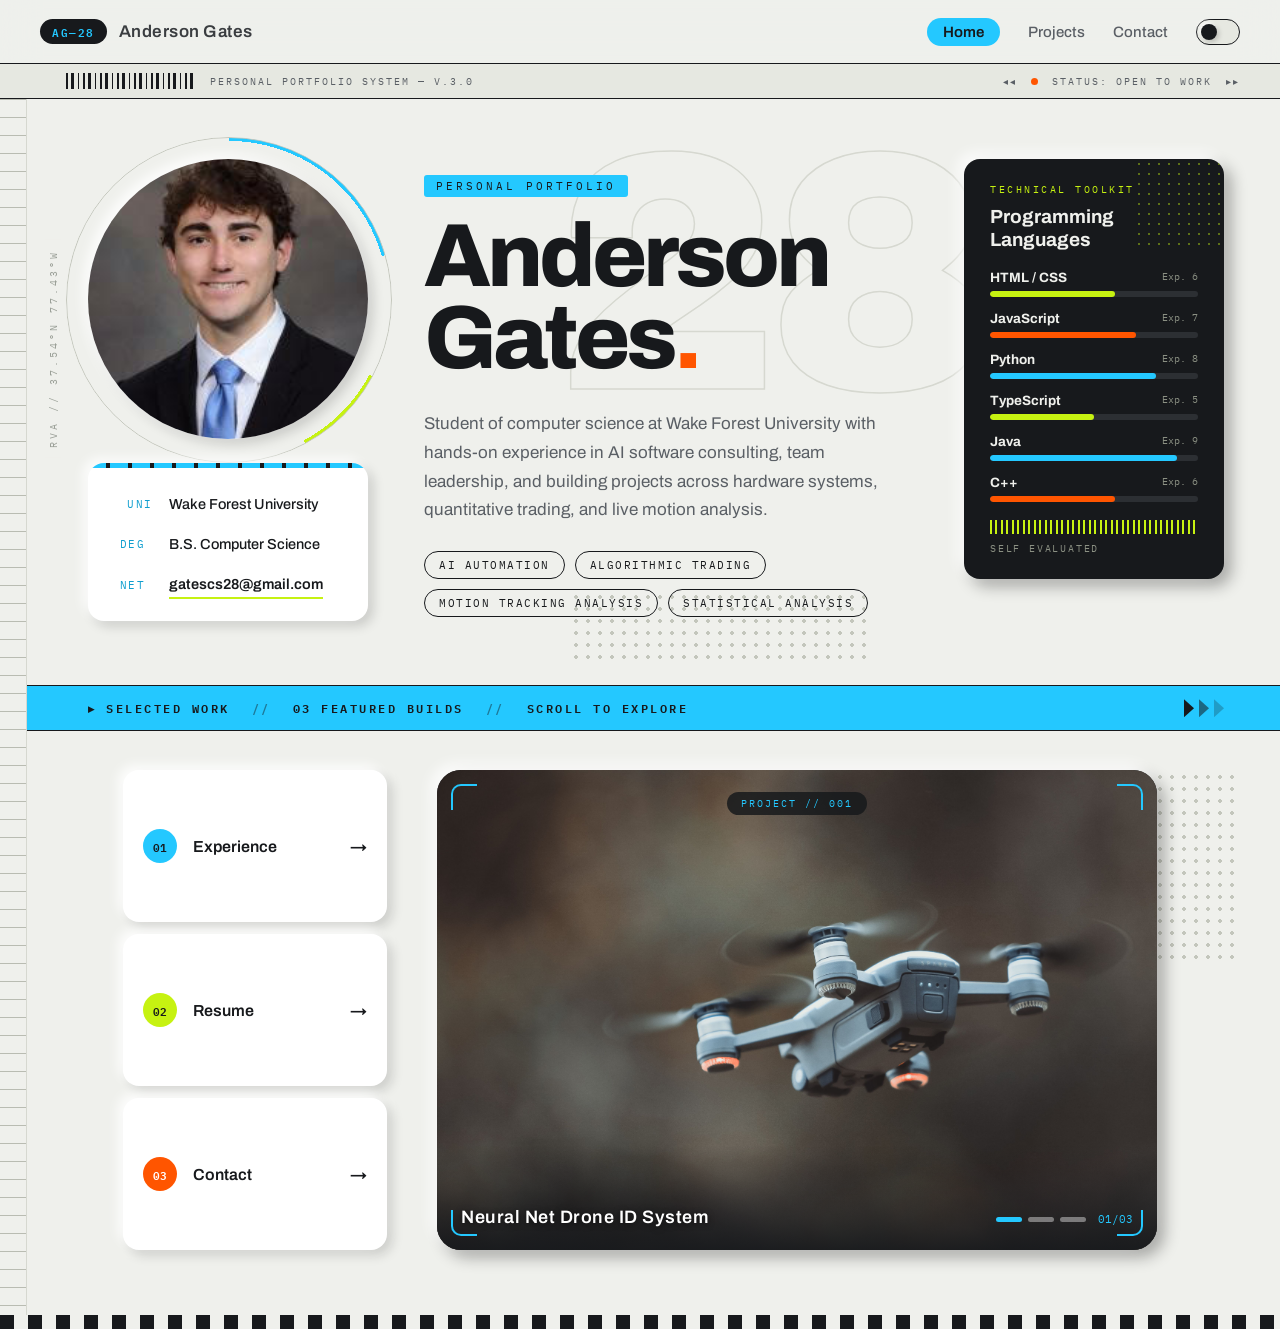
==== commit 14ea372b: "changed the homepage button images" ====
--- a/src/index.html
+++ b/src/index.html
@@ -88,17 +88,17 @@
                 </nav>
                 <a href="experience.html" class="side-nav-merged">
                     <div class="merged-stripe"></div>
-                    <img src="pictures/drone-cover.jpeg" alt="Experience Preview" />
+                    <img src="pictures/resume-preview.jpeg" alt="Experience Preview" />
                     <span class="merged-label">Experience</span>
                 </a>
                 <a href="resume.html" class="side-nav-merged">
                     <div class="merged-stripe"></div>
-                    <img src="pictures/resume-preview.jpeg" alt="Resume Preview" />
+                    <img src="pictures/code-preview.jpeg" alt="Resume Preview" />
                     <span class="merged-label">Resume</span>
                 </a>
                 <a href="contact.html" class="side-nav-merged">
                     <div class="merged-stripe"></div>
-                    <img src="pictures/code-preview.jpeg" alt="Contact Preview" />
+                    <img src="pictures/Contact_button.jpeg" alt="Contact Preview" />
                     <span class="merged-label">Contact</span>
                 </a>
             </div>
--- a/src/style.css
+++ b/src/style.css
@@ -1334,9 +1334,10 @@
 
     /* ── Skills ── */
     .skills-section {
-        padding: 120px 56px 80px;
+        padding: 104px 56px 80px;
         max-width: 1400px;
         margin: 0 auto;
+        width: 100%;
     }
 
     .section-eyebrow {
@@ -1361,9 +1362,13 @@
         display: flex;
         flex-wrap: wrap;
         gap: 14px;
+        align-items: center;
     }
 
     .skill-chip {
+        display: inline-flex;
+        align-items: center;
+        justify-content: center;
         padding: 14px 22px;
         background: #e8ecf2;
         color: #3a3d40;
@@ -1392,15 +1397,20 @@
         padding: 80px 56px 120px;
         max-width: 1400px;
         margin: 0 auto;
+        width: 100%;
     }
 
     .education-grid {
         display: grid;
         grid-template-columns: repeat(2, 1fr);
         gap: 32px;
+        align-items: stretch;
     }
 
     .edu-card {
+        height: 100%;
+        display: flex;
+        flex-direction: column;
         background: #e8ecf2;
         border-radius: 20px;
         padding: 36px 40px 40px;
@@ -1477,7 +1487,7 @@
     }
 
     .resume-outro__lead {
-        font-size: 30px;
+        font-size: 36px;
         font-weight: 600;
         letter-spacing: -0.5px;
         color: #1d2024;
@@ -1764,9 +1774,9 @@
         position: relative;
         overflow: hidden;
         border-radius: 24px;
-        padding: 96px 100px;
+        padding: 88px 72px;
         width: 100%;
-        max-width: 860px;
+        max-width: 1180px;
         display: flex;
         flex-direction: column;
         align-items: center;
@@ -1843,7 +1853,7 @@
 
     .contact-primary-row {
         display: grid;
-        grid-template-columns: 1fr 1fr;
+        grid-template-columns: repeat(auto-fit, minmax(300px, 1fr));
         gap: 16px;
     }
 
@@ -1860,7 +1870,8 @@
         display: flex;
         flex-direction: column;
         gap: 6px;
-        padding: 28px 32px;
+        min-width: 0;
+        padding: 28px 26px;
         border-radius: 22px;
         /* near-transparent base — lets the blurred orb colors bleed through */
         background: rgba(255, 255, 255, 0.09);
@@ -1947,9 +1958,11 @@
     .contact-item__value {
         position: relative;
         z-index: 1;
-        font-size: 15px;
+        font-size: 14px;
         font-weight: 600;
         color: rgba(20, 22, 28, 0.88);
+        overflow-wrap: anywhere;
+        word-break: normal;
     }
 
     /* Icon inside primary contact buttons */
@@ -1976,6 +1989,13 @@
     }
     .contact-item--github::before {
         background: linear-gradient(175deg, rgba(200, 190, 255, 0.32) 0%, rgba(255, 255, 255, 0.00) 55%);
+    }
+
+    .contact-item--linkedin {
+        background: linear-gradient(135deg, rgba(10, 102, 194, 0.14) 0%, rgba(255, 255, 255, 0.06) 100%);
+    }
+    .contact-item--linkedin::before {
+        background: linear-gradient(175deg, rgba(160, 210, 255, 0.38) 0%, rgba(255, 255, 255, 0.00) 55%);
     }
 
     /* ── Social icon circle buttons ── */
@@ -2642,7 +2662,7 @@
 }
 
 .system-band__breadcrumb a {
-    color: #565b5f;
+    color: var(--ink);
     text-decoration: none;
 }
 
@@ -2657,7 +2677,7 @@
 }
 
 .system-band__breadcrumb > span {
-    color: #7a7f83;
+    color: var(--blue);
 }
 
 .system-band__readout,
@@ -3121,8 +3141,9 @@
     align-items: center;
     gap: 22px;
     justify-content: flex-start;
+    margin-left: 26px;
     min-height: 44px;
-    padding: 12px 56px 12px 88px;
+    padding: 12px 56px 12px 62px;
     background: var(--blue);
     border-top: 1px solid var(--ink);
     border-bottom: 1px solid var(--ink);
@@ -5507,11 +5528,17 @@
     }
 
     .selected-work-band {
-        padding-left: 48px;
+        padding-left: 22px;
     }
 
     .projects-stage {
         grid-template-columns: 300px minmax(0, 1fr);
+    }
+
+    .contact-panel {
+        max-width: 920px;
+        padding-right: 48px;
+        padding-left: 48px;
     }
 
     .projects-grid {
@@ -5633,6 +5660,7 @@
     .selected-work-band {
         flex-wrap: wrap;
         gap: 8px 14px;
+        margin-left: 0;
         padding: 14px 24px;
         line-height: 1.5;
     }
@@ -5667,6 +5695,10 @@
 
     .projects-stage {
         min-height: 0;
+        grid-template-columns: 1fr;
+    }
+
+    .contact-primary-row {
         grid-template-columns: 1fr;
     }
 
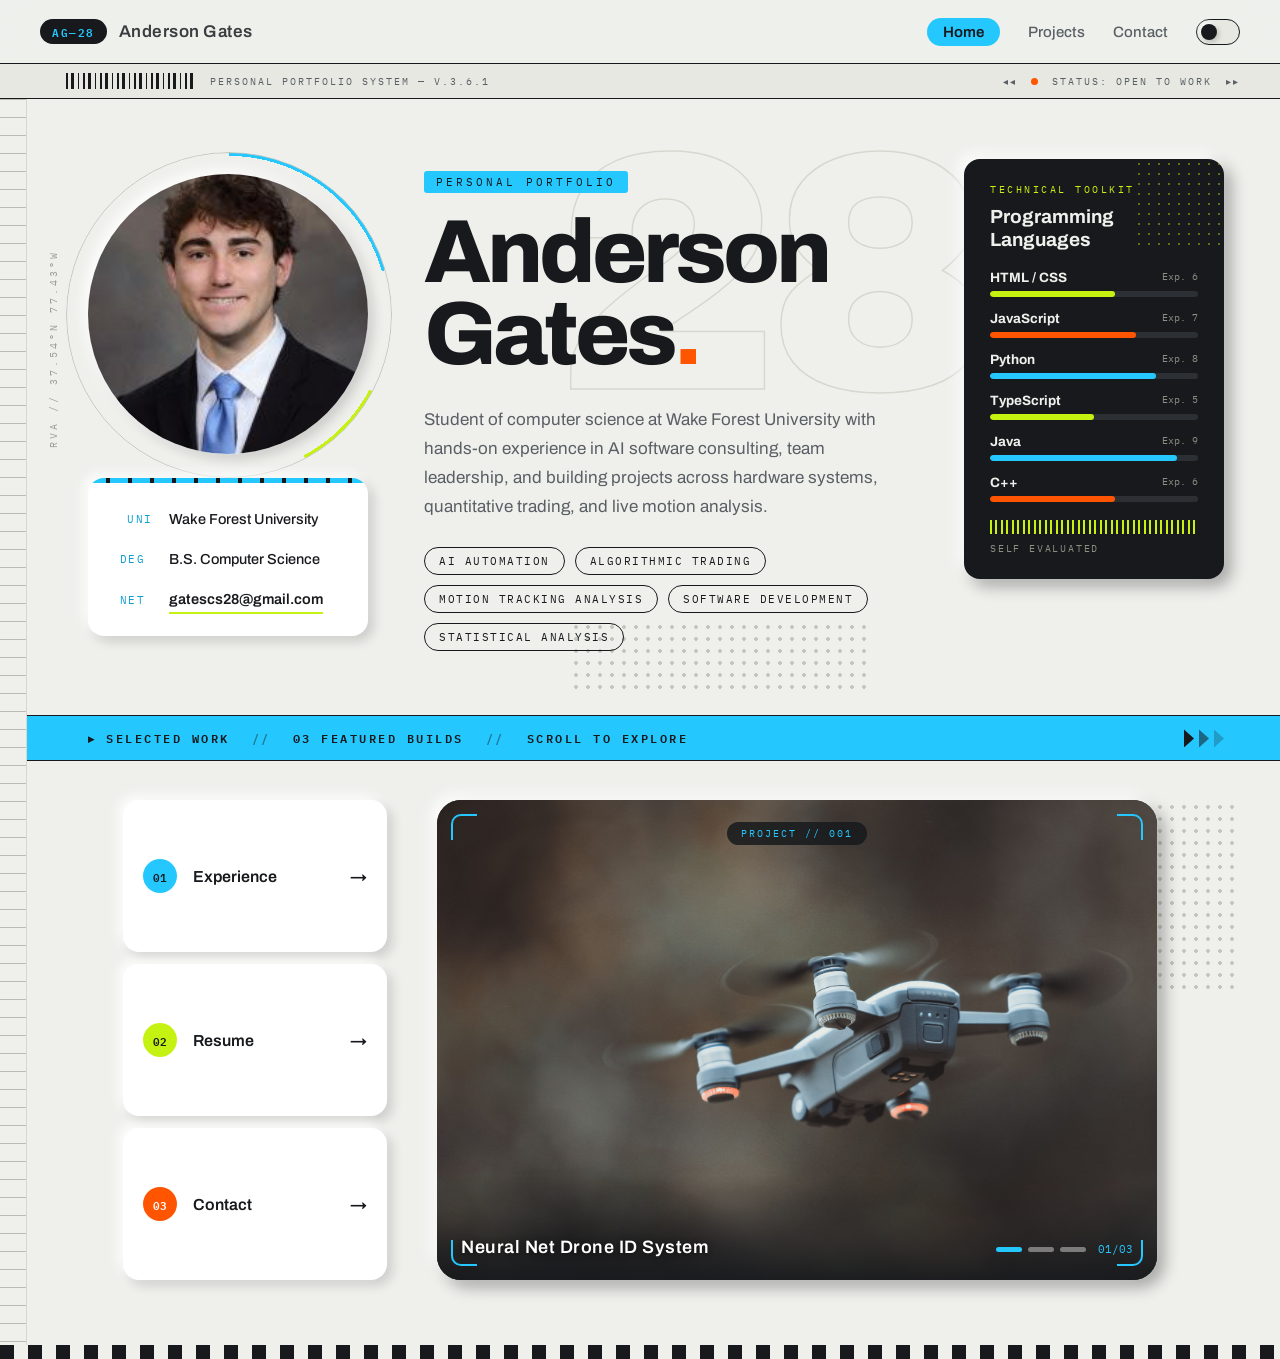
==== commit 8d21b91f: "added motionTrack demo figure" ====
--- a/src/index.html
+++ b/src/index.html
@@ -22,7 +22,7 @@
         <div class="system-band system-band--home">
             <div class="system-band__readout">
                 <span class="system-barcode" aria-hidden="true"></span>
-                <span>Personal Portfolio System — V.3.0</span>
+                <span>Personal Portfolio System — V.3.6.1</span>
             </div>
             <div class="system-band__status">
                 <span aria-hidden="true">◂◂</span>
@@ -55,6 +55,7 @@
                     <span>AI Automation</span>
                     <span>Algorithmic Trading</span>
                     <span>Motion Tracking Analysis</span>
+                    <span>Software Development</span>
                     <span>Statistical Analysis</span>
                 </div>
             </div>
--- a/src/style.css
+++ b/src/style.css
@@ -3378,6 +3378,8 @@
     flex-direction: column;
     justify-content: space-between;
     background: var(--blue);
+    border-top-left-radius: 24px;
+    border-bottom-left-radius: 24px;
 }
 
 .projects-stage__right {
@@ -4157,6 +4159,116 @@
 .proj-content > .proj-gallery--network .proj-gallery__item img {
     aspect-ratio: auto;
     object-fit: contain;
+}
+
+.proj-content > .proj-gallery--network .proj-showcase::before {
+    content: none;
+}
+
+.proj-showcase {
+    position: relative;
+    min-height: clamp(360px, 54vw, 720px);
+    background: var(--ink);
+}
+
+.proj-showcase__slide {
+    position: absolute;
+    inset: 0;
+    display: grid;
+    place-items: center;
+    margin: 0;
+    padding: clamp(18px, 2.4vw, 34px);
+    opacity: 0;
+    pointer-events: none;
+    transition: opacity 650ms cubic-bezier(.2,.8,.2,1);
+}
+
+.proj-showcase__slide.is-active {
+    opacity: 1;
+    pointer-events: auto;
+}
+
+.proj-showcase__slide img {
+    width: 100%;
+    height: 100%;
+    max-height: 640px;
+    object-fit: contain;
+    border-radius: 12px;
+}
+
+.proj-showcase__slide figcaption {
+    position: absolute;
+    z-index: 4;
+    bottom: 14px;
+    left: 14px;
+    padding: 5px 12px;
+    border-radius: 999px;
+    background: rgba(23,25,28,.88);
+    color: var(--blue);
+    font: 9.5px 'IBM Plex Mono', monospace;
+    letter-spacing: 1.5px;
+    text-transform: uppercase;
+    pointer-events: none;
+}
+
+.proj-showcase__note {
+    position: absolute;
+    z-index: 4;
+    right: 16px;
+    bottom: 16px;
+    left: 16px;
+    color: var(--orange);
+    font: 600 11px 'IBM Plex Mono', monospace;
+    letter-spacing: 1.4px;
+    text-align: center;
+    text-transform: uppercase;
+    text-shadow: 0 0 14px rgba(255,85,0,.34);
+    pointer-events: none;
+}
+
+.proj-showcase__arrow {
+    z-index: 6;
+}
+
+.proj-showcase__arrow--prev {
+    left: 18px;
+}
+
+.proj-showcase__arrow--next {
+    right: 18px;
+}
+
+.proj-showcase__progress {
+    position: absolute;
+    z-index: 6;
+    right: 18px;
+    bottom: 18px;
+    display: flex;
+    align-items: center;
+    gap: 7px;
+    padding: 7px 10px;
+    border-radius: 999px;
+    background: rgba(23,25,28,.84);
+    color: var(--paper);
+    font: 10px 'IBM Plex Mono', monospace;
+    letter-spacing: 1px;
+}
+
+.proj-showcase__progress span {
+    width: 18px;
+    height: 4px;
+    border-radius: 999px;
+    background: rgba(239,240,236,.28);
+}
+
+.proj-showcase__progress span.is-active {
+    background: var(--blue);
+}
+
+.proj-showcase__progress b {
+    margin-left: 4px;
+    color: var(--blue);
+    font-weight: 600;
 }
 
 .proj-results .proj-gallery__item:nth-child(1)::before { content: 'TEST RUN // 147'; }
@@ -4514,6 +4626,10 @@
     content: 'TEST';
 }
 
+.prediction-page .prediction-process .proj-process__step:nth-child(6) .proj-process__number::after {
+    content: 'ROLL';
+}
+
 .prediction-results {
     grid-template-columns: repeat(2, minmax(0, 1fr));
 }
@@ -4809,6 +4925,10 @@
     background: var(--orange);
 }
 
+.prediction-game--upcoming {
+    background: var(--blue);
+}
+
 .prediction-game:hover,
 .prediction-game:focus-visible {
     z-index: 3;
@@ -4833,7 +4953,7 @@
 }
 
 .prediction-chart--ratio {
-    overflow: visible;
+    overflow: hidden;
 }
 
 .prediction-chart--ratio.has-active-game {
@@ -4937,6 +5057,21 @@
         rgba(25,9,9,.985);
 }
 
+.prediction-calendar__detail.is-upcoming span,
+.prediction-calendar__detail.is-upcoming small {
+    color: var(--blue);
+}
+
+.prediction-calendar__detail.is-upcoming {
+    --detail-accent: var(--blue);
+    --detail-wash: rgba(36,200,255,.1);
+    --detail-glow: rgba(36,200,255,.2);
+    --detail-scan: rgba(36,200,255,.1);
+    background:
+        linear-gradient(110deg, rgba(36,200,255,.1), transparent 68%),
+        rgba(7,18,25,.985);
+}
+
 .prediction-calendar__detail strong {
     margin: 9px 0 7px;
     color: #eff0ec;
